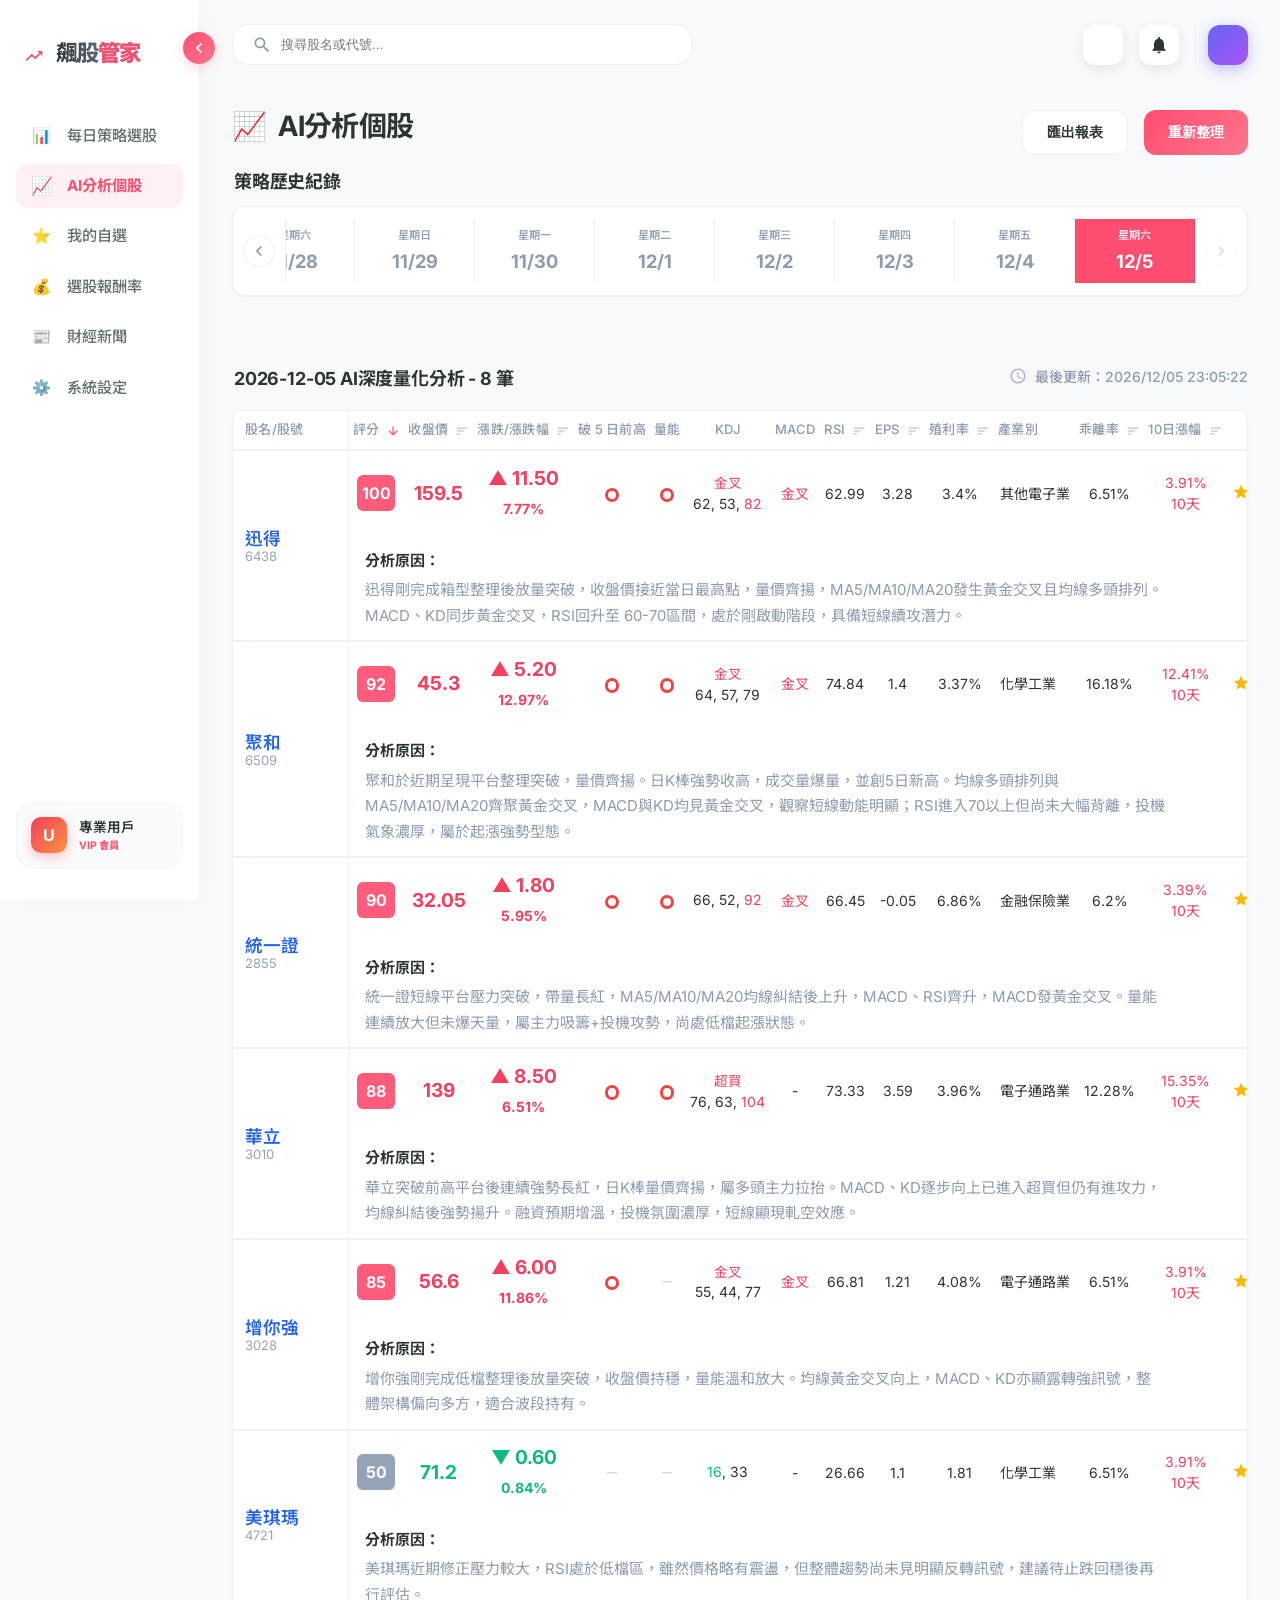
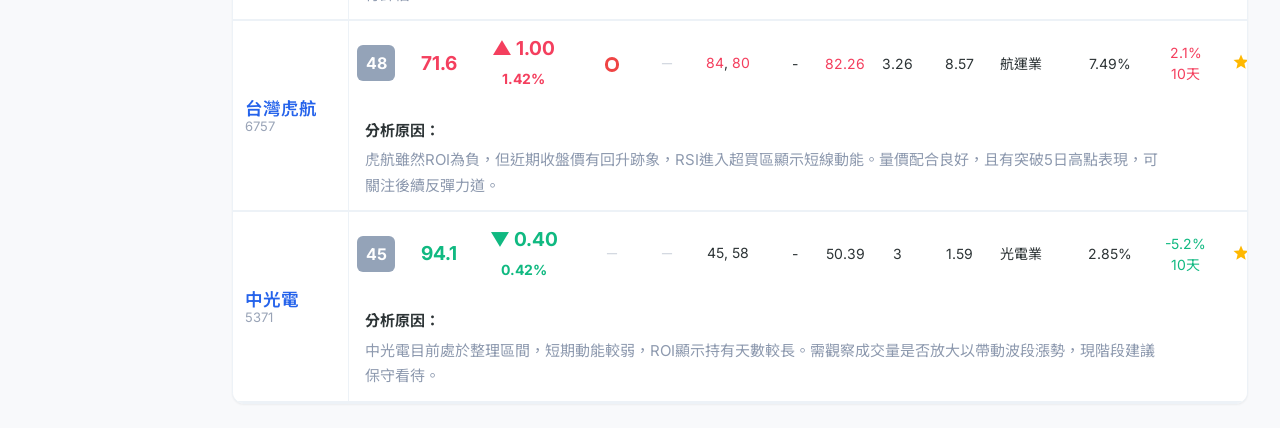
==== ai_analysis.html @ ca3a95ff "init commit" ====
<!doctype html>
<html lang="zh-TW">
  <head>
    <meta charset="UTF-8" />
    <meta name="viewport" content="width=device-width, initial-scale=1.0" />
    <title>飆股管家 - 專業策略選股系統</title>
    <link rel="preconnect" href="https://fonts.googleapis.com" />
    <link rel="preconnect" href="https://fonts.gstatic.com" crossorigin />
    <link
      href="https://fonts.googleapis.com/css2?family=Inter:wght@300;400;500;600;700&family=Noto+Sans+TC:wght@300;400;500;700&display=swap"
      rel="stylesheet"
    />
    <link href="https://fonts.googleapis.com/icon?family=Material+Icons" rel="stylesheet" />
    <link rel="stylesheet" href="https://cdn.jsdelivr.net/npm/swiper@11/swiper-bundle.min.css" />
    <link rel="stylesheet" href="style.css" />
  </head>
  <body class="">
    <!-- Full Screen Loader -->
  <div id="loading-overlay" class="loading-overlay">
    <div class="loader-content">
      <div class="loader-spinner"></div>
      <div class="loader-text">飆股<span>管家</span></div>
    </div>
  </div>

  <div class="app-container">
      <!-- Sidebar Placeholder -->
      <div id="sidebar-placeholder"></div>

      <!-- Main Content -->
      <main class="main-content">
        <!-- Dashboard Top Bar (Desktop) -->
        <div class="top-bar">
          <div class="search-container">
            <span class="material-icons search-icon">search</span>
            <input type="text" placeholder="搜尋股名或代號...">
          </div>
          <div class="top-actions">
            <button class="icon-btn" id="desktop-theme-toggle"><span class="material-icons">light_mode</span></button>
            <button class="icon-btn"><span class="material-icons">notifications</span></button>
            <div class="user-profile-small">
            <a href="login.html" class="avatar-small"><span class="material-icons">logout</span></a>
            </div>
          </div>
        </div>
        <header class="mobile-header">
          <div class="logo-container">
            <div class="logo-icon"><span class="material-icons">trending_up</span></div>
            <h2 class="logo-text">飆股<span>管家</span></h2>
          </div>
          <div class="top-actions">
            <button class="icon-btn" id="mobile-theme-toggle"><span class="material-icons">dark_mode</span></button>
            <button class="icon-btn"><span class="material-icons">notifications</span></button>
          </div>
        </header>

        <section class="content-header">
          <div class="title-area">
            <h2><span class="title-emoji">📈</span> AI分析個股</h2>
          </div>
          <div class="action-area">
            <button class="btn btn-secondary">匯出報表</button>
            <button class="btn btn-primary" id="refresh-btn">重新整理</button>
          </div>
        </section>

        <!-- Dashboard Stats -->

        
        <!-- Strategy History Slider (Calendar Style) -->
        <section class="history-section calendar-style">
          <div class="calendar-nav-title">策略歷史紀錄</div>
          <div class="calendar-controls-wrapper">
            <div class="nav-arrow swiper-button-prev"><span class="material-icons">chevron_left</span></div>
            <div class="calendar-container swiper">
              <div class="history-grid swiper-wrapper" id="history-tracker">
                <!-- Slides populated by JS -->
              </div>
            </div>
            <div class="nav-arrow swiper-button-next"><span class="material-icons">chevron_right</span></div>
          </div>
        </section>

        <!-- Main Data Table -->
        <div class="table-header-group">
          <h3 class="table-section-title"><span id="table-title-date">2026-03-17</span> AI深度量化分析 - <span id="table-stock-count">0</span> 筆</h3>
          <div class="last-update" id="last-update-time">最後更新：----/--/-- --:--:--</div>
        </div>
        <div class="table-container">

          <div class="scroll-wrapper">
            <table id="stock-table">
              <thead>
                <tr>
                  <th class="sticky-col-1">股名/股號</th>
                  <th class="sortable text-center" data-sort="score">評分 <span class="material-icons sort-icon">sort</span></th>
                  <th class="sortable text-center" data-sort="price">收盤價 <span class="material-icons sort-icon">sort</span></th>
                  <th class="sortable text-center" data-sort="change">漲跌/漲跌幅 <span class="material-icons sort-icon">sort</span></th>
                  <th class="text-center">破 5 日前高</th>
                  <th class="text-center">量能</th>
                  <th class="text-center">KDJ</th>
                  <th class="text-center">MACD</th>
                  <th class="sortable text-center" data-sort="rsi">RSI <span class="material-icons sort-icon">sort</span></th>
                  <th class="sortable text-center" data-sort="eps">EPS <span class="material-icons sort-icon">sort</span></th>
                  <th class="sortable text-center" data-sort="yield">殖利率 <span class="material-icons sort-icon">sort</span></th>
                  <th>產業別</th>
                  <th class="sortable text-center" data-sort="bias">乖離率 <span class="material-icons sort-icon">sort</span></th>
                  <th class="sortable text-center" data-sort="gain10">10日漲幅 <span class="material-icons sort-icon">sort</span></th>
                  <th class="text-center">優先級</th>
                  <th class="text-center">自選</th>
                </tr>
              </thead>
              <tbody id="stock-data-body">
                <!-- Data populated by JS -->
              </tbody>
            </table>
          </div>
        </div>
      </main>
    </div>
    <script src="https://cdn.jsdelivr.net/npm/swiper@11/swiper-bundle.min.js"></script>
    <script src="components/loader.js"></script>
    <script src="ai_script.js"></script>
  </body>
</html>
---- style.css ----
:root {
    /* Modern SaaS Inspired Light Mode - Warmer Tone */
    --bg-main: #f8f9fb; /* Light soft gray from image */
    --bg-card: #ffffff; 
    --bg-stat: #ffffff; 
    --text-main: #2d3436; /* Clean dark text */
    --text-muted: #8e9aaf; /* Soft slate muted text */
    --border: #edf2f7; 
    --table-border: #edf2f7;
    --primary: #ff4d6f; /* Signature Pinkish-Red from image */
    --primary-light: #fff0f3;
    --primary-hover: #e63958;
    --primary-gradient: linear-gradient(135deg, #ff4d6f 0%, #ff758c 100%);
    --up-color: #f43f5e; /* Data red - kept independent */
    --down-color: #10b981; /* Data green - kept independent */
    --neutral: #636e72;
    --table-header-bg: #ffffff;
    --sticky-bg: #ffffff;
    --primary-shadow: rgba(255, 77, 111, 0.2);
    --stock-name: #2563eb;
    
    /* Sidebar Light Theme - Clean White */
    --sidebar-bg: #ffffff;
    --sidebar-border: #f1f3f5;
    --sidebar-text: #636e72;
    --sidebar-text-hover: #ff4d6f;
    --sidebar-user-bg: #fafbfc;
    --sidebar-shadow: 4px 0 20px rgba(0, 0, 0, 0.02);
    
    /* Modern Soft Elevations */
    --shadow-sm: 0 1px 2px 0 rgb(0 0 0 / 0.05);
    --shadow-md: 0 4px 6px -1px rgb(0 0 0 / 0.1), 0 2px 4px -2px rgb(0 0 0 / 0.1);
    --shadow-lg: 0 10px 15px -3px rgb(0 0 0 / 0.1), 0 4px 6px -4px rgb(0 0 0 / 0.1);
    
    --card-shadow: var(--shadow-sm);
    --table-hover: #f1f5f9;
    --table-stripe: #f8fafc;
    --sidebar-width: 200px;
    --sticky-bg: var(--bg-card);
}

/* Loading Overlay */
.loading-overlay {
    position: fixed;
    top: 0;
    left: 0;
    width: 100%;
    height: 100%;
    background: var(--bg-main);
    display: flex;
    justify-content: center;
    align-items: center;
    z-index: 10000;
    transition: opacity 0.5s ease, visibility 0.5s ease;
}

.loading-overlay.fade-out {
    opacity: 0;
    visibility: hidden;
}

.loader-content {
    display: flex;
    flex-direction: column;
    align-items: center;
    gap: 1.5rem;
}

.loader-spinner {
    width: 48px;
    height: 48px;
    border: 4px solid var(--primary-light);
    border-top: 4px solid var(--primary);
    border-radius: 50%;
    animation: spin 1s linear infinite;
}

.loader-text {
    font-size: 1.5rem;
    font-weight: 800;
    color: var(--text-main);
    letter-spacing: 0.1em;
}

.loader-text span {
    color: var(--primary);
}

@keyframes spin {
    0% { transform: rotate(0deg); }
    100% { transform: rotate(360deg); }
}

body.dark-theme {
    /* Dark Premium Warm Red Theme */
    --bg-main: #0b0f19; /* Deep space black Blue-ish Tint */
    --bg-card: #151b2c; /* Deep slate card */
    --bg-stat: #151b2c;
    --text-main: #f8fafc;
    --text-muted: #94a3b8;
    --border: rgba(255, 255, 255, 0.08); /* Minimalist border */
    --table-border: rgba(255, 255, 255, 0.08);
    --card-shadow: 0 10px 30px -3px rgba(0, 0, 0, 0.5);
    --primary-light: rgba(255, 77, 111, 0.1);
    --table-header-bg: #1e2538;
    --table-hover: rgba(255, 255, 255, 0.04);
    --table-stripe: rgba(255, 255, 255, 0.02);
    --sticky-bg: #151b2c;
    --bg-dark: #080b14;
    --primary-shadow: rgba(255, 77, 111, 0.3);
    --up-color: #ff2e52;
    --stock-name: #ffb032;

    /* Sidebar Dark Theme */
    --sidebar-bg: rgba(15, 23, 42, 0.9);
    --sidebar-border: rgba(255, 255, 255, 0.1);
    --sidebar-text: rgba(255, 255, 255, 0.6);
    --sidebar-text-hover: #ffffff;
    --sidebar-user-bg: rgba(255, 255, 255, 0.05);
    --sidebar-shadow: 10px 0 30px rgba(0, 0, 0, 0.3);
}

body.dark-theme .icon-btn {
    background: #1e2538 !important;
    box-shadow: 0 4px 12px rgba(0, 0, 0, 0.5);
    color: var(--text-muted);
}

body.dark-theme .icon-btn:hover {
    background: var(--primary-light) !important;
    color: var(--primary);
}

* {
    margin: 0;
    padding: 0;
    box-sizing: border-box;
}

body {
    font-family: 'Inter', 'Noto Sans TC', sans-serif;
    background-color: var(--bg-main);
    color: var(--text-main);
    overflow-x: hidden;
    line-height: 1.5;
    transition: background-color 0.3s ease, color 0.3s ease;
}

.app-container {
    display: flex;
    min-height: 100vh;
}

/* Sidebar Styling - Red Warm Theme */
.sidebar {
    width: var(--sidebar-width);
    background: var(--sidebar-bg);
    backdrop-filter: blur(20px);
    border-right: 1px solid var(--sidebar-border);
    display: flex;
    flex-direction: column;
    padding: 2rem 1rem;
    position: fixed;
    height: 100vh;
    z-index: 1000;
    box-shadow: var(--sidebar-shadow);
    transition: width 0.3s cubic-bezier(0.4, 0, 0.2, 1);
}

.sidebar-toggle {
    position: absolute;
    top: 2rem;
    right: -16px;
    width: 32px;
    height: 32px;
    background: var(--primary-gradient);
    border: none;
    border-radius: 50%;
    color: white;
    display: flex;
    align-items: center;
    justify-content: center;
    cursor: pointer;
    box-shadow: 0 4px 12px var(--primary-shadow);
    z-index: 1001;
    transition: transform 0.3s ease, background 0.2s;
}

.sidebar-toggle span {
    font-size: 20px;
}

/* Sidebar Collapsed State Logic */
.sidebar-collapsed .sidebar {
    width: 70px;
}

.sidebar-collapsed .sidebar-toggle {
    transform: rotate(180deg);
    right: -16px;
}

.sidebar-collapsed .logo-text,
.sidebar-collapsed .user-info,
.sidebar-collapsed .nav-item span:not(.icon) {
    display: none;
}

.sidebar-collapsed .nav-item {
    justify-content: center;
    padding: 0;
    width: 44px;
    margin: 0 auto;
}

.sidebar-collapsed .nav-item:hover {
    transform: none;
}

.sidebar-collapsed .main-content {
    margin-left: 70px;
}

.logo-container {
    display: flex;
    align-items: center;
    gap: 0.75rem;
    margin-bottom: 2.5rem;
    padding-left: 0.5rem;
}

.logo-icon {
    font-size: 1.75rem;
    color: var(--primary);
    filter: none;
}

.logo-text {
    font-size: 1.4rem;
    font-weight: 800;
    letter-spacing: -0.05em;
    color: var(--text-main);
    white-space: nowrap;
}

body.dark-theme .logo-text {
    background: linear-gradient(to right, #ffffff, #94a3b8);
    -webkit-background-clip: text;
    background-clip: text;
    -webkit-text-fill-color: transparent;
}

body:not(.dark-theme) .logo-text {
    background: linear-gradient(to right, var(--text-main), var(--text-muted));
    -webkit-background-clip: text;
    background-clip: text;
    -webkit-text-fill-color: transparent;
}

.logo-text span {
    color: var(--primary);
    -webkit-text-fill-color: var(--primary);
}

.nav-menu {
    flex: 1;
    display: flex;
    flex-direction: column;
    gap: 0.4rem;
}

.nav-item {
    display: flex;
    align-items: center;
    gap: 1rem;
    padding: 0 1rem;
    height: 44px;
    box-sizing: border-box;
    text-decoration: none;
    color: var(--sidebar-text);
    border-radius: 0.75rem;
    transition: all 0.3s cubic-bezier(0.4, 0, 0.2, 1);
    font-size: 0.95rem;
    font-weight: 500;
    white-space: nowrap;
}

.nav-item:hover {
    background-color: var(--sidebar-user-bg);
    color: var(--sidebar-text-hover);
    transform: translateX(4px);
}

.nav-item.active {
    background: var(--primary-light);
    color: var(--primary);
    box-shadow: none;
    font-weight: 700;
}

.nav-item.active .icon {
    transform: scale(1.15);
}

.sidebar-collapsed .nav-item .icon {
    font-size: 1.25rem;
    margin: 0;
    display: flex;
    align-items: center;
    justify-content: center;
}

.user-profile {
    margin-top: auto;
    padding: 0.85rem;
    background: var(--sidebar-user-bg);
    border-radius: 1rem;
    display: flex;
    align-items: center;
    gap: 0.75rem;
    border: 1px solid var(--sidebar-border);
}

.sidebar-collapsed .user-profile {
    padding: 0;
    background: transparent;
    border: none;
    justify-content: center;
}

.avatar {
    width: 2.25rem;
    height: 2.25rem;
    background: linear-gradient(135deg, #f43f5e, #fb923c);
    border-radius: 10px;
    display: flex;
    align-items: center;
    justify-content: center;
    font-weight: 700;
    color: #fff;
    box-shadow: 0 4px 12px rgba(244, 63, 94, 0.3);
    flex-shrink: 0;
}

.sidebar-collapsed .avatar {
    width: 40px;
    height: 40px;
    margin: 0 auto;
}

.user-info .user-name {
    font-weight: 600;
    font-size: 0.85rem;
    color: var(--text-main);
    white-space: nowrap;
}

.user-info .user-status {
    font-size: 0.65rem;
    color: var(--primary);
    font-weight: 700;
    text-transform: uppercase;
    white-space: nowrap;
}

/* Main Content Area */
.main-content {
    margin-left: var(--sidebar-width);
    padding: 1.5rem 2rem;
    flex: 1;
    min-width: 0; /* Important for flex-shrink on child overflow */
    width: auto;
    transition: all 0.3s ease;
    overflow-x: hidden; /* Prevent horizontal scroll on the whole content block */
}

/* Top Bar */
.top-bar {
    display: flex;
    align-items: center;
    justify-content: space-between;
    margin-bottom: 2.5rem;
    gap: 2rem;
}

.search-container {
    position: relative;
    flex: 1;
    max-width: 460px;
}

.material-icons {
    vertical-align: middle;
    font-size: 1.25rem;
}

.search-icon {
    position: absolute;
    left: 1.25rem;
    top: 50%;
    transform: translateY(-50%);
    color: var(--text-muted);
}

.search-container input {
    width: 100%;
    background-color: var(--bg-card);
    border: 1px solid var(--border);
    padding: 0.75rem 1rem 0.75rem 3rem;
    border-radius: 1rem;
    color: var(--text-main);
    outline: none;
    transition: all 0.3s;
}

.search-container input:focus {
    border-color: var(--primary);
    box-shadow: 0 0 0 4px var(--primary-shadow);
    background-color: var(--bg-card);
}

/* Consolidate table header background logic later in the file */

.top-actions {
    display: flex;
    align-items: center;
    gap: 1.25rem;
}

.icon-btn {
    width: 2.5rem;
    height: 2.5rem;
    border-radius: 0.75rem;
    border: none !important;
    background: #ffffff;
    color: var(--text-main);
    display: flex;
    align-items: center;
    justify-content: center;
    cursor: pointer;
    transition: all 0.2s;
    box-shadow: 0 4px 12px rgba(0, 0, 0, 0.08);
}

.icon-btn:hover {
    color: var(--primary);
    background: var(--primary-light);
}

.user-profile-small {
    padding-left: 0.75rem;
    border-left: 1px solid var(--border);
}

.avatar-small {
    width: 2.5rem;
    height: 2.5rem;
    background: linear-gradient(135deg, #6366f1, #a855f7); /* Indigo to Purple */
    border-radius: 12px;
    box-shadow: 0 4px 14px rgba(99, 102, 241, 0.4);
    display: flex;
    align-items: center;
    justify-content: center;
    font-weight: 700;
    color: white;
    cursor: pointer;
    text-decoration: none;
}

.market-status {
    display: flex;
    gap: 2.5rem;
}

.index-item {
    display: flex;
    flex-direction: column;
}

.index-item .label {
    font-size: 0.7rem;
    color: var(--text-muted);
    text-transform: uppercase;
    letter-spacing: 0.1em;
    font-weight: 600;
    margin-bottom: 0.25rem;
}

.index-item .value {
    font-weight: 700;
    font-size: 1rem;
}

.top-actions {
    display: flex;
    gap: 1rem;
}

/* Redundant definitions removed to prevent layout conflicts */

/* Content Header */
.content-header {
    display: flex;
    justify-content: space-between;
    align-items: flex-end;
    margin-bottom: 1rem;
}

.title-area h2 {
    font-size: 1.75rem;
    font-weight: 700;
    color: var(--text-main);
    letter-spacing: -0.025em;
    margin-bottom: 0.5rem;
    display: flex;
    align-items: center;
    gap: 0.75rem;
}

.subtitle {
    color: var(--text-muted);
    font-size: 0.95rem;
}

.action-area {
    display: flex;
    gap: 1rem;
}

.btn {
    padding: 0.75rem 1.5rem;
    border-radius: 0.75rem;
    font-weight: 600;
    cursor: pointer;
    transition: all 0.3s;
    border: none;
    font-size: 0.9rem;
}

.btn-primary {
    background: var(--primary-gradient);
    color: white;
    border: none;
    box-shadow: var(--shadow-2);
}

.btn-primary:hover {
    background: var(--primary-hover);
    transform: translateY(-2px);
    box-shadow: var(--shadow-3);
}

.btn-secondary {
    background: var(--bg-card);
    color: var(--text-main);
    border: 1px solid var(--border);
    box-shadow: var(--shadow-1);
}

.btn-secondary:hover {
    background: var(--bg-dark);
    transform: translateY(-1px);
    box-shadow: var(--shadow-2);
}

/* Stats Grid */
.stats-grid {
    display: grid;
    grid-template-columns: repeat(auto-fit, minmax(260px, 1fr));
    gap: 1.25rem;
    margin-bottom: 2.5rem;
}

.stat-card {
    background: var(--bg-stat);
    padding: 1.5rem;
    border-radius: 1.25rem;
    border: 1px solid var(--border);
    box-shadow: var(--shadow-1);
    transition: all 0.3s cubic-bezier(0.4, 0, 0.2, 1);
}

.stat-card:hover {
    transform: translateY(-5px);
    box-shadow: var(--shadow-3);
    border-color: var(--primary);
}

.stat-label {
    font-size: 0.85rem;
    font-weight: 600;
    color: var(--text-muted);
    margin-bottom: 0.75rem;
}

.stat-value {
    font-size: 1.75rem;
    font-weight: 800;
    margin-bottom: 0.5rem;
    color: var(--text-main);
}

.stat-desc {
    font-size: 0.85rem;
    font-weight: 500;
}

.confidence-bar {
    width: 100%;
    height: 8px;
    background: rgba(255, 255, 255, 0.08);
    border-radius: 4px;
    margin-top: 1.25rem;
    overflow: hidden;
}

.confidence-bar .fill {
    height: 100%;
    background: var(--primary-gradient);
    border-radius: 4px;
    box-shadow: 0 0 10px var(--primary-shadow);
}

/* Strategy History Section */
.history-section.calendar-style {
    margin-bottom: 2.5rem;
}

.calendar-nav-title,
.table-section-title {
    text-align: left;
    font-size: 1.125rem;
    margin-bottom: 0.85rem;
    line-height: 1.2;
    letter-spacing: -0.01em;
    color: var(--text-main);
    font-weight: 700;
    padding-left: 0.125rem;
}

.table-section-title {
    margin-top: 2rem;
}

.calendar-controls-wrapper {
    display: flex;
    align-items: center;
    position: relative;
    padding: 0.75rem 10px;
    gap: 10px;
    background-color: var(--bg-card);
    border-radius: 0.75rem;
    border: 1px solid var(--border);
    box-shadow: var(--shadow-sm);
    max-width: 100%;
}

.calendar-container {
    flex: 1;
    overflow: hidden;
    position: relative;
    margin: 0 auto;
}

.nav-arrow::after {
    display: none; /* Hide default Swiper icons */
}

.nav-arrow {
    background: var(--bg-card);
    border: 1px solid var(--border);
    color: var(--text-muted);
    cursor: pointer;
    flex-shrink: 0;
    width: 32px;
    height: 32px;
    border-radius: 50%;
    display: flex;
    align-items: center;
    justify-content: center;
    transition: all 0.2s;
    z-index: 10;
}

.nav-arrow.swiper-button-prev,
.nav-arrow.swiper-button-next {
    position: static;
    margin-top: 0;
}

.nav-arrow.swiper-button-prev { order: 1; }
.calendar-container { order: 2; }
.nav-arrow.swiper-button-next { order: 3; }
.nav-arrow.swiper-button-disabled {
    opacity: 0.3;
    pointer-events: none;
}

.history-grid {
    display: flex;
    width: 100%;
}

.history-grid::-webkit-scrollbar { display: none; }

.history-day {
    flex: 0 0 auto;
    width: 100%;
    height: 64px;
    display: flex;
    flex-direction: column;
    align-items: center;
    justify-content: center;
    border: none;
    border-right: 1px solid var(--border); /* Only separator line */
    margin-left: 0;
    color: var(--text-muted);
    cursor: pointer;
    transition: all 0.2s;
    user-select: none;
    background: transparent; /* Inherit from container */
}

.calendar-container {
    flex: 1;
    overflow: hidden;
    position: relative;
    margin: 0 auto;
    border-left: 1px solid var(--border); /* Start line for the first item */
}

.history-day:first-child {
    margin-left: 0;
}

.swiper-slide {
    width: 120px !important;
}

.day-name {
    font-size: 0.7rem;
    margin-bottom: 4px;
    font-weight: 500;
}

.day-date {
    font-size: 1.15rem;
    font-weight: 700;
}

.history-day.active {
    background: var(--primary) !important; 
    color: #fff !important;
    border-right-color: rgba(0,0,0,0.1);
}

.history-day:not(.active):hover {
    background: var(--table-hover);
}

/* Table Section */
.table-container {
    background-color: var(--bg-card);
    border-radius: 0.75rem;
    border: 1px solid var(--border);
    overflow: hidden;
    box-shadow: var(--shadow-sm);
    width: 100%;
}

.table-header-tools {
    padding: 1rem 1.5rem; /* More compact header tools */
    background: var(--bg-card);
    border-bottom: 1px solid var(--border);
    display: flex;
    justify-content: space-between;
    align-items: center;
}

.filters {
    display: flex;
    gap: 1rem;
}

.filters select {
    background: var(--bg-dark);
    border: 1px solid var(--border);
    color: var(--text-main);
    padding: 0.5rem 1rem;
    border-radius: 0.5rem;
    font-size: 0.85rem;
    font-weight: 500;
    outline: none;
}

.scroll-wrapper {
    overflow-x: auto;
}

table {
    width: 100%;
    border-collapse: collapse;
    text-align: left;
    font-size: 0.85rem; 
}

thead th {
    padding: 0.6rem 0.25rem;
    color: var(--text-muted);
    font-weight: 500;
    font-size: 0.813rem;
    text-transform: uppercase;
    letter-spacing: 0.02em;
    border-bottom: 2px solid var(--border);
    white-space: nowrap;
    background-color: var(--table-header-bg) !important;
    position: sticky;
    top: 0;
    z-index: 20;
}

/* Ensure sticky columns have higher z-index and solid background to handle horizontal scrolling */
thead th.sticky-col-1 {
    z-index: 30 !important;
    background-color: var(--table-header-bg) !important;
}

thead th.sortable {
    cursor: pointer;
    user-select: none;
    transition: background-color 0.2s;
}

thead th.sortable:hover {
    background-color: var(--table-hover);
    color: var(--primary);
}

.sort-icon {
    font-size: 14px !important;
    vertical-align: middle;
    margin-left: 4px;
    opacity: 0.6;
}

th.sortable:hover .sort-icon,
th.sort-asc .sort-icon,
th.sort-desc .sort-icon {
    opacity: 1;
    color: var(--primary);
}

th.sort-asc .sort-icon::after {
    display: none; /* Just a marker */
}

tbody td {
    padding: 0.8rem 0.35rem;
    white-space: nowrap;
    font-size: 0.875rem;
    color: var(--text-main);
    border-bottom: 1px solid transparent; /* Hide default faint borders */
}

/* Removed default tr striping for group-based tables */
.stock-group tr {
    background-color: transparent !important;
}

/* Stock Group (tbody) Styling */
.stock-group {
    border-bottom: 2px solid var(--border) !important;
    transition: background-color 0.2s;
}

/* Hover Entire Group */
.stock-group:hover td,
.stock-group:hover td.sticky-col-1 {
    background-color: var(--table-hover) !important;
}

/* AI Analysis Reason Row - Default Light */
tbody tr.analysis-row td {
    background-color: #ffffff; /* White background for the analysis box */
    padding: 0.5rem 1rem !important;
    white-space: normal;
    border-top: 1px solid var(--table-border);
    border-bottom: none; /* Let the tbody group border handle this */
}

/* Dark Theme Overrides */
body.dark-theme tr.analysis-row td {
    background-color: rgba(255, 255, 255, 0.03);
}

/* Ensure sticky columns and analysis cells follow group hover with identical priority */
.stock-group:hover tr td,
.stock-group:hover td.sticky-col-1 {
    background-color: var(--table-hover) !important;
}

.analysis-text {
    font-size: 0.938rem;
    color: var(--text-muted);
    line-height: 1.7;
    display: flex;
    flex-direction: column; /* Force vertical stacking */
    padding: 0.25rem 0; /* Vertical spacing handled by TD padding */
    max-width: 100%;
}

@media (min-width: 600px) {
    .analysis-text {
        max-width: 800px;
    }
}

.analysis-text strong {
    color: var(--text-main);
    margin-bottom: 4px; /* Space between title and description */
    font-weight: 700;
}

/* Priority Stars */
.star-rating {
    color: #ffb800; /* Rich gold */
    display: flex;
    justify-content: center;
    gap: 1px;
}

.star-rating .material-icons {
    font-size: 1.1rem;
}

.star-rating .muted-star {
    color: var(--border);
}

.sticky-col-1 {
    position: sticky;
    z-index: 20;
    background-color: var(--bg-card);
    vertical-align: middle; /* Center content in rowspanned cells */
    transition: background-color 0.2s ease;
}

.sticky-col-1 {
    left: 0;
    width: 115px;
    min-width: 115px;
    max-width: 115px;
    text-align: left;
    padding-left: 0.75rem !important;
    padding-right: 0.5rem !important;
    border-right: 1px solid var(--table-border);
    box-sizing: border-box;
    z-index: 20;
    position: sticky;
}

.sticky-col-1::after {
    content: "";
    position: absolute;
    top: 0;
    right: -15px;
    width: 15px;
    height: 100%;
    background: linear-gradient(to right, rgba(0, 0, 0, 0.1) 0%, transparent 100%);
    pointer-events: none;
    opacity: 0;
    transition: opacity 0.3s ease;
}

.is-scrolled .sticky-col-1::after {
    opacity: 1;
}

/* Ensure sticky columns have solid background on striped rows and themes */
tbody td.sticky-col-1 {
    background-color: var(--sticky-bg);
}

/* Ensure AI analysis rows don't break sticky behavior */
tbody tr.analysis-row td.sticky-col-1 {
    background-color: var(--bg-card) !important;
}

body.dark-theme tr.analysis-row td.sticky-col-1 {
    background-color: var(--bg-card) !important;
}

tr.stock-row:hover td,
tr.stock-row:hover td.sticky-col-1 {
    background-color: var(--table-hover) !important;
}

.lg-text {
    font-size: 1.2rem;
    font-weight: 700;
}

.price-text {
    color: #333;
    font-weight: 700;
    font-size: 1.2rem;
}

body.dark-theme .price-text {
    color: #f8fafc;
}

tbody td small {
    font-size: 0.875rem;
}

.text-center {
    text-align: center;
}

.kdj-cell-wrapper {
    display: flex;
    flex-direction: column;
    align-items: center;
    gap: 2px;
}

.signal-tag {
    font-weight: 400;
    font-size: 0.85rem;
    display: block;
}

.kdj-values {
    line-height: 1.2;
}

/* Specific Element Styling */
.stock-id {
    display: block;
    font-size: 0.813rem;
    color: var(--text-muted);
    line-height: 1.1;
}

.stock-name {
    font-weight: 600;
    color: var(--stock-name);
    font-size: 1.1rem;
    text-decoration: none;
    line-height: 1.2;
    white-space: nowrap;
}

.stock-link {
    text-decoration: none;
    display: flex;
    flex-direction: column;
    gap: 0;
    transition: filter 0.2s;
}

.stock-link .stock-id {
    color: var(--text-muted);
    text-decoration: none;
    opacity: 0.9;
}

.stock-link:hover {
    filter: brightness(1.2);
}

.confidence-score {
    display: inline-flex;
    align-items: center;
    justify-content: center;
    width: 38px; /* Slightly wider to fit 3 digits comfortably */
    height: 36px;
    background-color: #94a3b8; /* Richer Slate Gray */
    color: #ffffff !important;
    font-size: 1rem; /* Smaller font for 100 */
    font-weight: 700;
    border-radius: 6px;
    font-family: 'Inter', sans-serif;
    line-height: 1;
    text-align: center;
}

.confidence-score.up {
    background-color: #ff5b7a !important; /* Richer Coral Red */
    color: #ffffff !important;
}

.confidence-score.down {
    background-color: var(--down-color) !important;
    color: #ffffff !important;
}

.unit-label {
    margin-left: 2px;
}

.badge {
    padding: 0.25rem 0.6rem;
    border-radius: 0.5rem;
    font-size: 0.75rem;
    font-weight: 700;
}

.up { 
    color: var(--up-color); 
}
.down { 
    color: var(--down-color); 
}
.neutral {
    color: #666;
}

.dividend-tag {
    font-size: 0.7rem;
    color: #f2994a; /* Orange for dividend info */
    font-weight: 600;
    margin-top: 2px;
}

.dividend-amount {
    color: #f2994a;
    font-size: 0.75rem;
    font-weight: 600;
}



.add-btn {
    background-color: var(--border);
    border: 1px solid var(--border);
    color: var(--text-main);
    width: 24px;
    height: 24px;
    border-radius: 4px;
    cursor: pointer;
    font-size: 1.1rem;
    display: flex;
    align-items: center;
    justify-content: center;
    transition: all 0.2s;
    margin: 0 auto;
    font-weight: 600;
}

/* Redundant light-theme block removed as variables handle it */

.add-btn:hover {
    background-color: #e3e6ef;
    border-color: #bbbfc9;
}

.add-btn.liked {
    color: #ff333a;
    background-color: rgba(255, 51, 58, 0.05);
    border-color: rgba(255, 51, 58, 0.2);
}

.add-btn.liked .material-icons {
    font-size: 1rem;
}

.delete-btn {
    color: var(--text-muted);
}

.delete-btn:hover {
    color: #ff333a;
    background-color: rgba(255, 51, 58, 0.05);
    border-color: rgba(255, 51, 58, 0.2);
}

.delete-btn .material-icons {
    font-size: 1.2rem;
}

.badge-red { 
    background: rgba(242, 54, 69, 0.1); 
    color: var(--up-color); 
    border: 1px solid rgba(242, 54, 69, 0.2); 
}

.badge-circle {
    display: inline-block;
    width: 0.8rem;
    height: 0.8rem;
    border-radius: 50%;
    border: 3px solid var(--up-color);
    background-color: transparent;
    vertical-align: middle;
}

/* Scrollbar Styling */
::-webkit-scrollbar {
    width: 8px;
    height: 8px;
}

::-webkit-scrollbar-track {
    background: var(--bg-dark);
}

::-webkit-scrollbar-thumb {
    background: rgba(255, 255, 255, 0.1);
    border-radius: 4px;
}

::-webkit-scrollbar-thumb:hover {
    background: rgba(255, 255, 255, 0.2);
}

/* Desktop/Mobile element visiblity */
.mobile-bottom-nav, .mobile-header {
    display: none;
}

/* Mobile Responsive Utility Refinement */
@media (max-width: 1400px) {
    .stats-grid {
        grid-template-columns: repeat(auto-fit, minmax(280px, 1fr));
    }
}

/* Ultra-Wide Screen Optimization */
@media (min-width: 1441px) {
    .main-content {
        padding: 2rem 3rem;
    }
    
    .stats-grid {
        grid-template-columns: repeat(4, 1fr); /* Force 4 columns for balanced look */
        max-width: 100%;
    }
    
    table {
        font-size: 0.875rem;
    }
    
    tbody td {
        padding: 0.9rem 0.75rem;
    }
    
    .sticky-col-1 {
        width: 115px;
        min-width: 115px;
        max-width: 115px;
    }
}

@media (max-width: 1440px) {
    .main-content {
        padding: 1.5rem 2rem;
    }
}

@media (max-width: 1024px) {
    .sidebar {
        width: 70px;
        padding: 2rem 0.5rem;
    }
    .logo-text, .user-info, .nav-item span:not(.icon) {
        display: none;
    }
    .nav-item {
        justify-content: center;
        padding: 0.8rem;
    }
    .main-content {
        margin-left: 70px;
        padding: 1.5rem 2rem;
    }
}

@media (max-width: 900px) {
    .main-content {
        padding: 1.5rem 2rem;
    }
    .stats-grid {
        grid-template-columns: repeat(auto-fit, minmax(240px, 1fr));
        gap: 1rem;
    }
    .top-bar {
        flex-direction: column;
        align-items: flex-start;
        gap: 1.5rem;
    }
    .market-status {
        width: 100%;
        justify-content: space-between;
    }
}

/* Phone Styles */
@media (max-width: 600px) {
    .sidebar {
        display: none;
    }
    
    .mobile-header {
        display: flex;
        justify-content: space-between;
        align-items: center;
        padding: 1rem 1.25rem;
        background: var(--bg-card);
        backdrop-filter: blur(10px);
        position: sticky;
        top: 0;
        z-index: 100;
        border-bottom: 1px solid var(--border);
    }

    .top-bar {
        display: none;
    }

    .main-content {
        margin-left: 0;
        padding: 1.5rem 2rem;
        padding-bottom: 90px;
        width: 100%;
        overflow-x: hidden;
    }

    .stats-grid {
        grid-template-columns: 1fr;
        gap: 1rem;
    }

    .history-section.calendar-style {
        margin-bottom: 1.5rem;
    }

    .table-header-tools {
        padding: 1rem;
    }

    .filters {
        flex-wrap: wrap;
    }

    .filters select {
        flex: 1;
        min-width: 120px;
    }
}

/* Extra optimization for very narrow screens */
@media (max-width: 380px) {
    .stats-grid {
        grid-template-columns: 1fr;
    }
}

/* Login Page Styles */
.login-page {
    background-color: var(--bg-main);
    display: flex;
    justify-content: center;
    align-items: center;
    min-height: 100vh;
    padding: 2rem;
    margin: 0;
}

.login-container {
    width: 100%;
    max-width: 440px;
    display: flex;
    flex-direction: column;
    align-items: center;
    animation: fadeIn 0.8s ease;
}

.login-card {
    background: var(--bg-card);
    border-radius: 1.5rem;
    padding: 3rem 2.5rem;
    width: 100%;
    box-shadow: 0 10px 40px rgba(0, 0, 0, 0.05);
    border: 1px solid var(--border);
    margin-bottom: 2rem;
    display: flex;
    flex-direction: column;
    align-items: center;
}

.login-logo {
    display: flex;
    align-items: center;
    gap: 0.75rem;
    margin-bottom: 2.5rem;
}

.login-logo .logo-icon {
    font-size: 2rem;
    color: var(--primary);
    filter: drop-shadow(0 0 12px var(--primary-shadow));
}

.login-logo .logo-text {
    font-size: 1.75rem;
    font-weight: 800;
    color: var(--text-main);
    margin: 0;
    letter-spacing: -0.02em;
}

.login-logo .logo-text span {
    color: var(--primary);
}

.login-header {
    text-align: center;
    margin-bottom: 2.5rem;
}

.login-header h2 {
    font-size: 1.5rem;
    font-weight: 700;
    color: var(--text-main);
    margin-bottom: 0.5rem;
}

.login-header p {
    color: var(--text-muted);
    font-size: 0.95rem;
}

.login-actions {
    width: 100%;
    display: flex;
    flex-direction: column;
    gap: 1.25rem;
}

.google-sso-btn {
    display: flex;
    align-items: center;
    justify-content: center;
    gap: 1rem;
    width: 100%;
    padding: 0.875rem;
    background: #ffffff;
    border: 1px solid #e0e0e0;
    border-radius: 0.75rem;
    font-size: 0.95rem;
    font-weight: 600;
    color: #3c4043;
    cursor: pointer;
    transition: all 0.2s ease;
    box-shadow: 0 1px 2px rgba(0,0,0,0.05);
}

.google-sso-btn:hover {
    background: #f8f9fa;
    border-color: #d2d2d2;
    box-shadow: 0 2px 4px rgba(0,0,0,0.05);
}

.google-sso-btn img {
    width: 20px;
    height: 20px;
}

.divider {
    display: flex;
    align-items: center;
    margin: 2rem 0;
    width: 100%;
}

.divider::before, .divider::after {
    content: "";
    flex: 1;
    height: 1.5px;
    background: #e0e0e0;
}

body.dark-theme .divider::before, 
body.dark-theme .divider::after {
    background: rgba(255, 255, 255, 0.15);
}

.divider span {
    padding: 0 1rem;
    font-size: 0.85rem;
    color: var(--text-muted);
}

.form-group {
    display: flex;
    flex-direction: column;
    gap: 0.5rem;
}

.form-group label {
    font-size: 0.875rem;
    font-weight: 600;
    color: var(--text-main);
}

.form-group input {
    width: 100%;
    padding: 0.875rem 1rem;
    border: 1.5px solid var(--border);
    border-radius: 0.75rem;
    background: var(--bg-main);
    font-size: 0.95rem;
    outline: none;
    transition: all 0.2s ease;
}

.form-group input:focus {
    border-color: var(--primary);
    background: #ffffff;
    box-shadow: 0 0 0 4px var(--primary-light);
}

.login-submit-btn {
    width: 100%;
    padding: 1rem !important;
    border-radius: 0.75rem !important;
    font-size: 1rem !important;
    font-weight: 700 !important;
    margin-top: 0.5rem;
    background: var(--primary-gradient) !important;
    border: none !important;
    color: white !important;
    transition: all 0.2s ease !important;
    box-shadow: 0 4px 15px var(--primary-shadow) !important;
}

.login-submit-btn:hover {
    filter: brightness(1.05);
    transform: translateY(-2px);
    box-shadow: 0 6px 20px var(--primary-shadow) !important;
}

.login-submit-btn:active {
    transform: translateY(0) scale(0.98);
}

.login-footer {
    margin-top: 2rem;
    width: 100%;
    display: flex;
    flex-direction: column;
    align-items: center;
    gap: 1rem;
}

.login-footer a {
    color: var(--primary);
    text-decoration: none;
    font-weight: 600;
    font-size: 0.9rem;
}

.login-footer span {
    font-size: 0.875rem;
    color: var(--text-muted);
}

.login-copyright {
    font-size: 0.8rem;
    color: var(--text-muted);
    text-align: center;
}

@keyframes fadeIn {
    from { opacity: 0; transform: translateY(10px); }
    to { opacity: 1; transform: translateY(0); }
}

/* Dark Mode Overrides for Login */
body.dark-theme.login-page {
    background-color: var(--bg-main);
}

body.dark-theme .login-card {
    background: var(--bg-card);
    border-color: var(--border);
}

body.dark-theme .google-sso-btn {
    background: #232d43;
    border-color: rgba(255,255,255,0.1);
    color: #ffffff;
}

body.dark-theme .google-sso-btn:hover {
    background: #2a354d;
}

body.dark-theme .form-group input {
    background: rgba(255,255,255,0.03);
    border-color: rgba(255,255,255,0.08);
    color: white;
}

/* Table Header Group Styles (for Last Update alignment) */
.table-header-group {
    display: flex;
    justify-content: space-between;
    align-items: baseline;
    margin-bottom: 1.25rem;
    flex-wrap: wrap;
    gap: 1rem;
}

.table-header-group .table-section-title {
    margin-bottom: 0;
}

.last-update {
    font-size: 0.875rem;
    color: var(--text-muted);
    font-weight: 500;
    display: flex;
    align-items: center;
    gap: 0.5rem;
}

.last-update::before {
    content: "schedule";
    font-family: 'Material Icons';
    font-size: 1.1rem;
    vertical-align: middle;
    opacity: 0.7;
}

body.dark-theme .last-update {
    color: rgba(255, 255, 255, 0.4);
}

/* Performance Page Specific Styles */
.summary-performance-table {
    width: 100%;
    border-collapse: collapse;
    margin-bottom: 2rem;
    background: var(--bg-card);
    border-radius: 0.75rem;
    overflow: hidden;
    border: 1.5px solid var(--border);
}

.summary-performance-table th {
    background: var(--bg-main);
    padding: 0.75rem 1.25rem;
    text-align: left;
    font-size: 0.9rem;
    font-weight: 600;
    color: var(--text-muted);
    border-right: 1.5px solid var(--border);
    border-bottom: 1.5px solid var(--border);
}

.summary-performance-table td {
    padding: 1rem 1.25rem;
    font-size: 1.1rem;
    font-weight: 700;
    color: var(--text-main);
    border-right: 1.5px solid var(--border);
}

.summary-performance-table th:last-child, 
.summary-performance-table td:last-child {
    border-right: none;
}

body.dark-theme .summary-performance-table th {
    background: rgba(255, 255, 255, 0.05);
}

.summary-performance-table td.up {
    color: var(--up-color);
}

.summary-performance-table td.down {
    color: var(--down-color);
}

/* Status Icons */
.status-icon {
    font-family: 'Material Icons';
    font-size: 18px;
    vertical-align: middle;
}

.success-icon {
    color: #ef4444; /* Standard Red for Circle in screenshots */
}

.muted-icon {
    color: var(--text-muted);
    opacity: 0.5;
}

.font-bold {
    font-weight: 700;
}

/* Red Solid Circle for Status Indicators */
.status-circle-red {
    display: inline-block;
    width: 0.9rem;
    height: 0.9rem;
    border-radius: 50%;
    border: 3px solid #ef4444; /* Standard Red */
    background-color: transparent;
    vertical-align: middle;
}
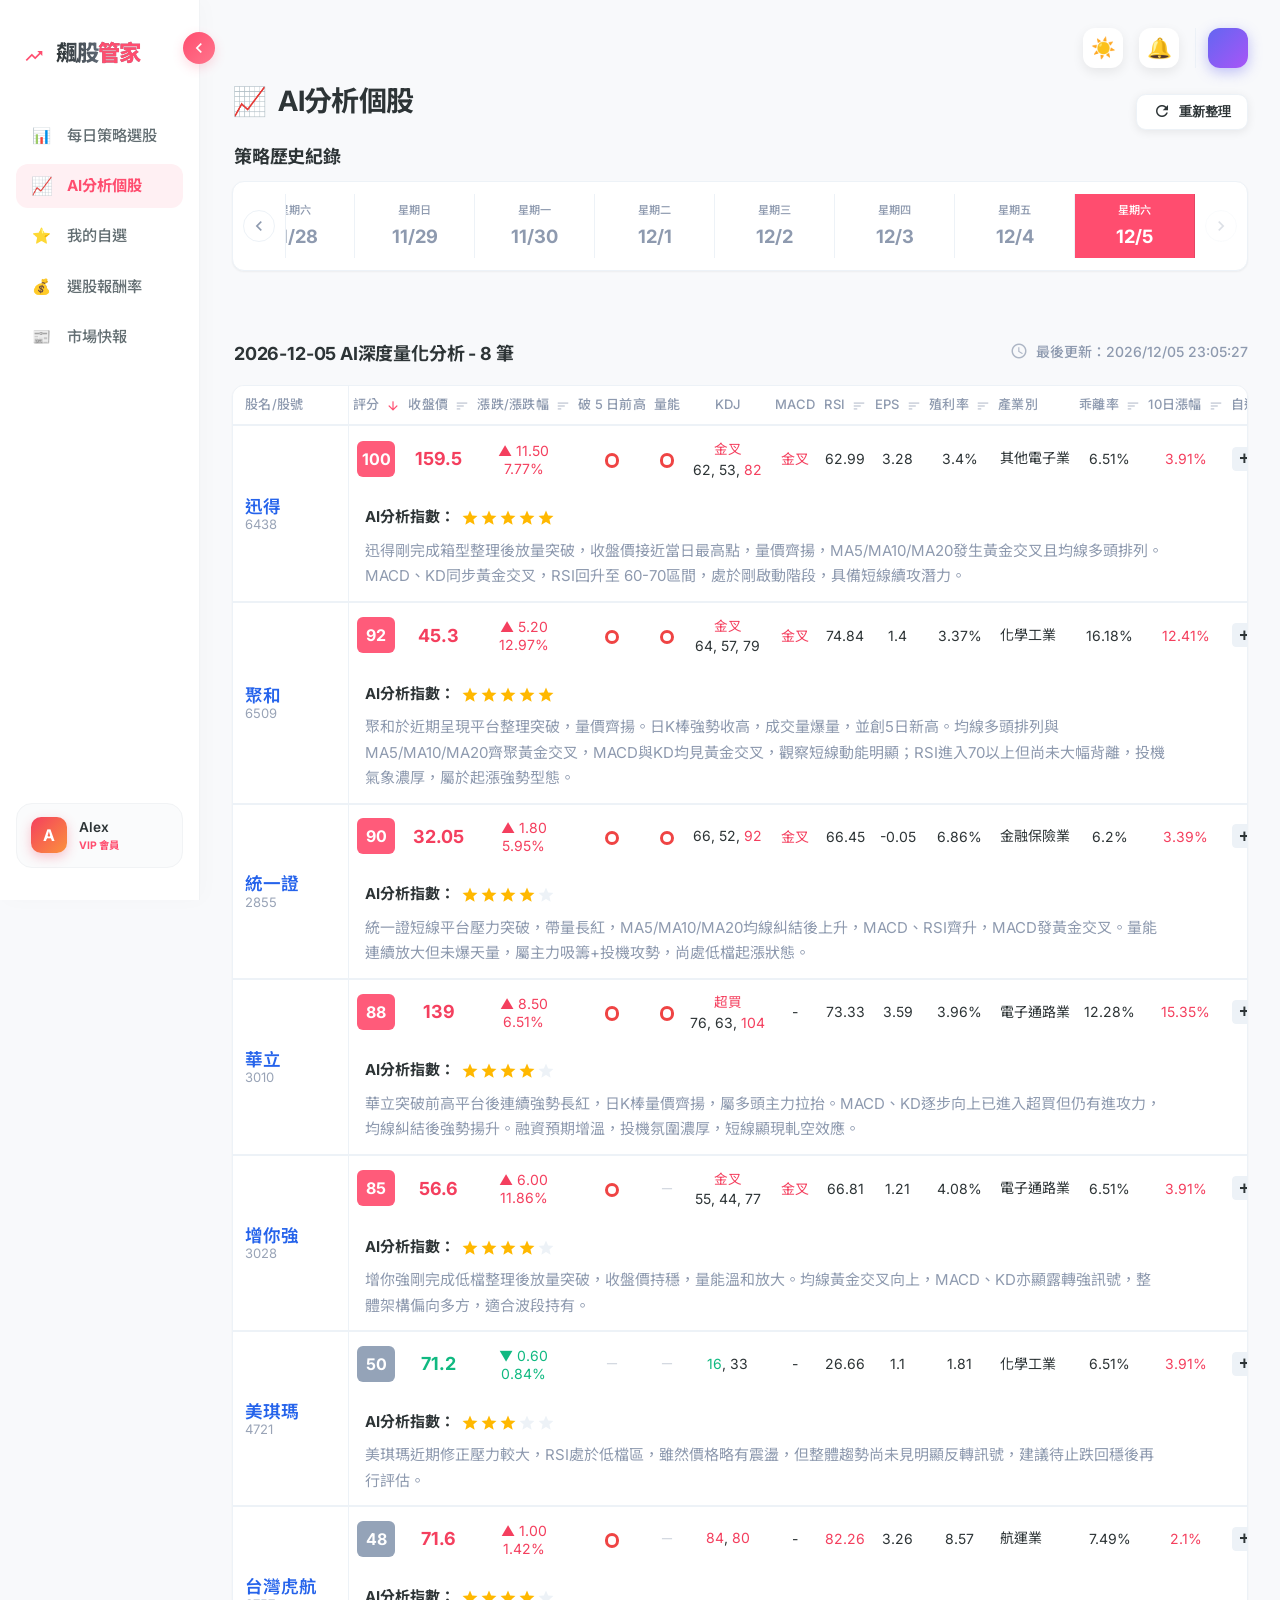
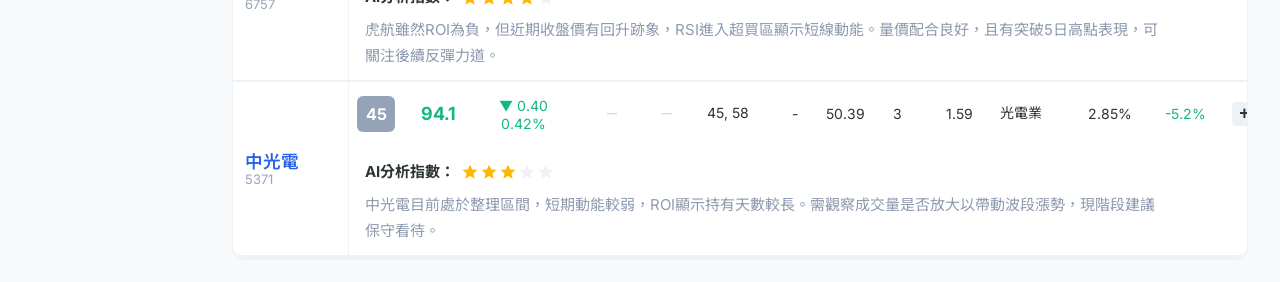
==== commit 1295b4fc: "頁面完成" ====
--- a/ai_analysis.html
+++ b/ai_analysis.html
@@ -12,7 +12,7 @@
     />
     <link href="https://fonts.googleapis.com/icon?family=Material+Icons" rel="stylesheet" />
     <link rel="stylesheet" href="https://cdn.jsdelivr.net/npm/swiper@11/swiper-bundle.min.css" />
-    <link rel="stylesheet" href="style.css" />
+    <link rel="stylesheet" href="css/style.css" />
   </head>
   <body class="">
     <!-- Full Screen Loader -->
@@ -31,13 +31,10 @@
       <main class="main-content">
         <!-- Dashboard Top Bar (Desktop) -->
         <div class="top-bar">
-          <div class="search-container">
-            <span class="material-icons search-icon">search</span>
-            <input type="text" placeholder="搜尋股名或代號...">
-          </div>
+
           <div class="top-actions">
-            <button class="icon-btn" id="desktop-theme-toggle"><span class="material-icons">light_mode</span></button>
-            <button class="icon-btn"><span class="material-icons">notifications</span></button>
+            <button class="icon-btn" id="desktop-theme-toggle">☀️</button>
+            <button class="icon-btn">🔔</button>
             <div class="user-profile-small">
             <a href="login.html" class="avatar-small"><span class="material-icons">logout</span></a>
             </div>
@@ -49,8 +46,8 @@
             <h2 class="logo-text">飆股<span>管家</span></h2>
           </div>
           <div class="top-actions">
-            <button class="icon-btn" id="mobile-theme-toggle"><span class="material-icons">dark_mode</span></button>
-            <button class="icon-btn"><span class="material-icons">notifications</span></button>
+            <button class="icon-btn" id="mobile-theme-toggle">🌙</button>
+            <button class="icon-btn">🔔</button>
           </div>
         </header>
 
@@ -59,8 +56,10 @@
             <h2><span class="title-emoji">📈</span> AI分析個股</h2>
           </div>
           <div class="action-area">
-            <button class="btn btn-secondary">匯出報表</button>
-            <button class="btn btn-primary" id="refresh-btn">重新整理</button>
+
+            <button class="btn btn-secondary btn-sm" id="refresh-btn">
+              <span class="material-icons">refresh</span> 重新整理
+            </button>
           </div>
         </section>
 
@@ -106,7 +105,6 @@
                   <th>產業別</th>
                   <th class="sortable text-center" data-sort="bias">乖離率 <span class="material-icons sort-icon">sort</span></th>
                   <th class="sortable text-center" data-sort="gain10">10日漲幅 <span class="material-icons sort-icon">sort</span></th>
-                  <th class="text-center">優先級</th>
                   <th class="text-center">自選</th>
                 </tr>
               </thead>
@@ -118,8 +116,21 @@
         </div>
       </main>
     </div>
+    <!-- Add to Favorite Confirmation Modal -->
+    <div id="favorite-modal" class="modal-overlay">
+      <div class="modal-content">
+        <span class="material-icons modal-icon">stars</span>
+        <h3>加入自選個股</h3>
+        <p id="modal-message">確定將 <strong>技嘉(2376)</strong> 加入到我的自選個股？</p>
+        <div class="modal-footer">
+          <button class="btn btn-secondary btn-sm" id="modal-cancel">取消</button>
+          <button class="btn btn-primary btn-sm" id="modal-confirm">確定加入</button>
+        </div>
+      </div>
+    </div>
+
     <script src="https://cdn.jsdelivr.net/npm/swiper@11/swiper-bundle.min.js"></script>
     <script src="components/loader.js"></script>
-    <script src="ai_script.js"></script>
+    <script src="js/ai_script.js"></script>
   </body>
 </html>
--- a/css/style.css
+++ b/css/style.css
@@ -0,0 +1,2102 @@
+:root {
+    /* Modern SaaS Inspired Light Mode - Warmer Tone */
+    --bg-main: #f8f9fb; /* Light soft gray from image */
+    --bg-card: #ffffff; 
+    --bg-stat: #ffffff; 
+    --text-main: #2d3436; /* Clean dark text */
+    --text-muted: #8e9aaf; /* Soft slate muted text */
+    --border: #edf2f7; 
+    --table-border: #edf2f7;
+    --primary: #ff4d6f; /* Signature Pinkish-Red from image */
+    --primary-light: #fff0f3;
+    --primary-hover: #e63958;
+    --primary-gradient: linear-gradient(135deg, #ff4d6f 0%, #ff758c 100%);
+    --up-color: #f43f5e; /* Data red - kept independent */
+    --down-color: #10b981; /* Data green - kept independent */
+    --neutral: #636e72;
+    --table-header-bg: #ffffff;
+    --sticky-bg: #ffffff;
+    --primary-shadow: rgba(255, 77, 111, 0.2);
+    --stock-name: #2563eb;
+    
+    /* Sidebar Light Theme - Clean White */
+    --sidebar-bg: #ffffff;
+    --sidebar-border: #f1f3f5;
+    --sidebar-text: #636e72;
+    --sidebar-text-hover: #ff4d6f;
+    --sidebar-user-bg: #fafbfc;
+    --sidebar-shadow: 4px 0 20px rgba(0, 0, 0, 0.02);
+    
+    /* Modern Soft Elevations */
+    --shadow-sm: 0 1px 2px 0 rgb(0 0 0 / 0.05);
+    --shadow-md: 0 4px 6px -1px rgb(0 0 0 / 0.1), 0 2px 4px -2px rgb(0 0 0 / 0.1);
+    --shadow-lg: 0 10px 15px -3px rgb(0 0 0 / 0.1), 0 4px 6px -4px rgb(0 0 0 / 0.1);
+    
+    --card-shadow: var(--shadow-sm);
+    --table-hover: #f1f5f9;
+    --table-stripe: #f8fafc;
+    --sidebar-width: 200px;
+    --sticky-bg: var(--bg-card);
+}
+
+/* Loading Overlay */
+.loading-overlay {
+    position: fixed;
+    top: 0;
+    left: 0;
+    width: 100%;
+    height: 100%;
+    background: var(--bg-main);
+    display: flex;
+    justify-content: center;
+    align-items: center;
+    z-index: 10000;
+    transition: opacity 0.5s ease, visibility 0.5s ease;
+}
+
+.loading-overlay.fade-out {
+    opacity: 0;
+    visibility: hidden;
+}
+
+.loader-content {
+    display: flex;
+    flex-direction: column;
+    align-items: center;
+    gap: 1.5rem;
+}
+
+.loader-spinner {
+    width: 48px;
+    height: 48px;
+    border: 4px solid var(--primary-light);
+    border-top: 4px solid var(--primary);
+    border-radius: 50%;
+    animation: spin 1s linear infinite;
+}
+
+.loader-text {
+    font-size: 1.5rem;
+    font-weight: 800;
+    color: var(--text-main);
+    letter-spacing: 0.1em;
+}
+
+.loader-text span {
+    color: var(--primary);
+}
+
+@keyframes spin {
+    0% { transform: rotate(0deg); }
+    100% { transform: rotate(360deg); }
+}
+
+/* Modal / Lightbox Confirmation */
+.modal-overlay {
+    position: fixed;
+    top: 0;
+    left: 0;
+    width: 100%;
+    height: 100%;
+    background: rgba(0, 0, 0, 0.3);
+    backdrop-filter: blur(10px) saturate(160%);
+    -webkit-backdrop-filter: blur(10px) saturate(160%);
+    display: flex;
+    justify-content: center;
+    align-items: center;
+    z-index: 20000;
+    opacity: 0;
+    visibility: hidden;
+    transition: all 0.3s ease;
+}
+
+.modal-overlay.active {
+    opacity: 1;
+    visibility: visible;
+}
+
+.modal-content {
+    background: var(--bg-card);
+    padding: 2.25rem;
+    border-radius: 1.5rem;
+    box-shadow: 0 20px 40px rgba(0, 0, 0, 0.15);
+    width: 90%;
+    max-width: 400px;
+    text-align: center;
+    border: 1px solid var(--border);
+    transform: scale(0.9);
+    transition: all 0.3s cubic-bezier(0.34, 1.56, 0.64, 1);
+}
+
+.modal-overlay.active .modal-content {
+    transform: scale(1);
+}
+
+.modal-icon {
+    font-size: 3rem;
+    color: var(--primary);
+    background: var(--primary-light);
+    width: 4rem;
+    height: 4rem;
+    line-height: 4rem;
+    border-radius: 50%;
+    margin-bottom: 1rem;
+    display: inline-block;
+}
+
+.modal-content h3 {
+    margin-bottom: 0.75rem;
+    font-weight: 700;
+}
+
+.modal-content p {
+    color: var(--text-muted);
+    margin-bottom: 1.75rem;
+    line-height: 1.6;
+}
+
+.modal-footer {
+    display: flex;
+    gap: 0.75rem;
+    justify-content: center;
+}
+
+
+body.dark-theme {
+    /* Dark Premium Warm Red Theme - Updated to #ff5b7a */
+    --bg-main: #0b0f19; /* Deep space black Blue-ish Tint */
+    --bg-card: #151b2c; /* Deep slate card */
+    --bg-stat: #151b2c;
+    --text-main: #f8fafc;
+    --text-muted: #94a3b8;
+    --border: rgba(255, 255, 255, 0.08); /* Minimalist border */
+    --table-border: rgba(255, 255, 255, 0.08);
+    --card-shadow: 0 10px 30px -3px rgba(0, 0, 0, 0.5);
+    --primary: #ff5b7a;
+    --primary-light: rgba(255, 91, 122, 0.1);
+    --table-header-bg: #1e2538;
+    --table-hover: rgba(255, 255, 255, 0.04);
+    --table-stripe: rgba(255, 255, 255, 0.02);
+    --sticky-bg: #151b2c;
+    --bg-dark: #080b14;
+    --primary-shadow: rgba(255, 91, 122, 0.25);
+    --up-color: #ff5b7a;
+    --stock-name: #ffb032;
+
+    /* Sidebar Dark Theme */
+    --sidebar-bg: rgba(15, 23, 42, 0.9);
+    --sidebar-border: rgba(255, 255, 255, 0.1);
+    --sidebar-text: rgba(255, 255, 255, 0.6);
+    --sidebar-text-hover: #ffffff;
+    --sidebar-user-bg: rgba(255, 255, 255, 0.05);
+    --sidebar-shadow: 10px 0 30px rgba(0, 0, 0, 0.3);
+}
+
+/* 確保全站紅色在 dark mode 都統一為 #ff5b7a */
+body.dark-theme .status-circle-red {
+    border-color: #ff5b7a !important;
+}
+
+body.dark-theme .icon-btn {
+    background: #1e2538 !important;
+    box-shadow: 0 4px 12px rgba(0, 0, 0, 0.5);
+    color: var(--text-muted);
+}
+
+body.dark-theme .icon-btn:hover {
+    background: var(--primary-light) !important;
+    color: var(--primary);
+}
+
+* {
+    margin: 0;
+    padding: 0;
+    box-sizing: border-box;
+}
+
+body {
+    font-family: 'Inter', 'Noto Sans TC', sans-serif;
+    background-color: var(--bg-main);
+    color: var(--text-main);
+    overflow-x: hidden;
+    line-height: 1.5;
+    transition: background-color 0.3s ease, color 0.3s ease;
+}
+
+.app-container {
+    display: flex;
+    min-height: 100vh;
+}
+
+/* Sidebar Styling - Red Warm Theme */
+.sidebar {
+    width: var(--sidebar-width);
+    background: var(--sidebar-bg);
+    backdrop-filter: blur(20px);
+    border-right: 1px solid var(--sidebar-border);
+    display: flex;
+    flex-direction: column;
+    padding: 2rem 1rem;
+    position: fixed;
+    height: 100vh;
+    z-index: 1000;
+    box-shadow: var(--sidebar-shadow);
+    transition: width 0.3s cubic-bezier(0.4, 0, 0.2, 1);
+}
+
+.sidebar-toggle {
+    position: absolute;
+    top: 2rem;
+    right: -16px;
+    width: 32px;
+    height: 32px;
+    background: var(--primary-gradient);
+    border: none;
+    border-radius: 50%;
+    color: white;
+    display: flex;
+    align-items: center;
+    justify-content: center;
+    cursor: pointer;
+    box-shadow: 0 4px 12px var(--primary-shadow);
+    z-index: 1001;
+    transition: transform 0.3s ease, background 0.2s;
+}
+
+.sidebar-toggle span {
+    font-size: 20px;
+}
+
+/* Sidebar Collapsed State Logic */
+.sidebar-collapsed .sidebar {
+    width: 70px;
+}
+
+.sidebar-collapsed .sidebar-toggle {
+    transform: rotate(180deg);
+    right: -16px;
+}
+
+.sidebar-collapsed .logo-text,
+.sidebar-collapsed .user-info,
+.sidebar-collapsed .nav-item span:not(.icon) {
+    display: none;
+}
+
+.sidebar-collapsed .nav-item {
+    justify-content: center;
+    padding: 0;
+    width: 44px;
+    margin: 0 auto;
+}
+
+.sidebar-collapsed .nav-item:hover {
+    transform: none;
+}
+
+.sidebar-collapsed .main-content {
+    margin-left: 70px;
+}
+
+/* Sidebar Tooltip (Collapsed State) */
+.sidebar-collapsed .nav-menu {
+    position: relative;
+    overflow: visible;
+}
+
+.sidebar-collapsed .nav-item {
+    position: relative;
+    overflow: visible;
+}
+
+.sidebar-collapsed .nav-item::before {
+    content: attr(data-tooltip);
+    position: absolute;
+    left: calc(100% + 15px);
+    top: 50%;
+    transform: translateY(-50%) translateX(-10px);
+    background: #1e293b;
+    color: white;
+    padding: 0.5rem 0.85rem;
+    border-radius: 6px;
+    font-size: 0.8rem;
+    font-weight: 500;
+    white-space: nowrap;
+    opacity: 0;
+    visibility: hidden;
+    pointer-events: none;
+    transition: all 0.25s cubic-bezier(0.4, 0, 0.2, 1);
+    box-shadow: 0 10px 15px -3px rgba(0, 0, 0, 0.2);
+    z-index: 10000;
+}
+
+.sidebar-collapsed .nav-item::after {
+    content: '';
+    position: absolute;
+    left: calc(100% + 8px);
+    top: 50%;
+    transform: translateY(-50%) translateX(-10px);
+    border-width: 5px;
+    border-style: solid;
+    border-color: transparent #1e293b transparent transparent;
+    opacity: 0;
+    visibility: hidden;
+    pointer-events: none;
+    transition: all 0.25s cubic-bezier(0.4, 0, 0.2, 1);
+    z-index: 10000;
+}
+
+.sidebar-collapsed .nav-item:hover::before,
+.sidebar-collapsed .nav-item:hover::after {
+    opacity: 1;
+    visibility: visible;
+    transform: translateY(-50%) translateX(0);
+}
+
+/* Dark Theme Tooltip Adjustments */
+body.dark-theme .sidebar-collapsed .nav-item::before {
+    background: var(--primary);
+}
+body.dark-theme .sidebar-collapsed .nav-item::after {
+    border-color: transparent var(--primary) transparent transparent;
+}
+
+
+.logo-container {
+    display: flex;
+    align-items: center;
+    gap: 0.75rem;
+    margin-bottom: 2.5rem;
+    padding-left: 0.5rem;
+}
+
+.logo-icon {
+    font-size: 1.75rem;
+    color: var(--primary);
+    filter: none;
+}
+
+.logo-text {
+    font-size: 1.4rem;
+    font-weight: 800;
+    letter-spacing: -0.05em;
+    color: var(--text-main);
+    white-space: nowrap;
+}
+
+body.dark-theme .logo-text {
+    background: linear-gradient(to right, #ffffff, #94a3b8);
+    -webkit-background-clip: text;
+    background-clip: text;
+    -webkit-text-fill-color: transparent;
+}
+
+body:not(.dark-theme) .logo-text {
+    background: linear-gradient(to right, var(--text-main), var(--text-muted));
+    -webkit-background-clip: text;
+    background-clip: text;
+    -webkit-text-fill-color: transparent;
+}
+
+.logo-text span {
+    color: var(--primary);
+    -webkit-text-fill-color: var(--primary);
+}
+
+.nav-menu {
+    flex: 1;
+    display: flex;
+    flex-direction: column;
+    gap: 0.4rem;
+}
+
+.nav-item {
+    display: flex;
+    align-items: center;
+    gap: 1rem;
+    padding: 0 1rem;
+    height: 44px;
+    box-sizing: border-box;
+    text-decoration: none;
+    color: var(--sidebar-text);
+    border-radius: 0.75rem;
+    transition: all 0.3s cubic-bezier(0.4, 0, 0.2, 1);
+    font-size: 0.95rem;
+    font-weight: 500;
+    white-space: nowrap;
+}
+
+.nav-item:hover {
+    background-color: var(--sidebar-user-bg);
+    color: var(--sidebar-text-hover);
+    transform: translateX(4px);
+}
+
+.nav-item.active {
+    background: var(--primary-light);
+    color: var(--primary);
+    box-shadow: none;
+    font-weight: 700;
+}
+
+.nav-item.active .icon {
+    transform: scale(1.15);
+}
+
+.sidebar-collapsed .nav-item .icon {
+    font-size: 1.25rem;
+    margin: 0;
+    display: flex;
+    align-items: center;
+    justify-content: center;
+}
+
+.user-profile {
+    margin-top: auto;
+    padding: 0.85rem;
+    background: var(--sidebar-user-bg);
+    border-radius: 1rem;
+    display: flex;
+    align-items: center;
+    gap: 0.75rem;
+    border: 1px solid var(--sidebar-border);
+}
+
+.sidebar-collapsed .user-profile {
+    padding: 0;
+    background: transparent;
+    border: none;
+    justify-content: center;
+}
+
+.avatar {
+    width: 2.25rem;
+    height: 2.25rem;
+    background: linear-gradient(135deg, #f43f5e, #fb923c);
+    border-radius: 10px;
+    display: flex;
+    align-items: center;
+    justify-content: center;
+    font-weight: 700;
+    color: #fff;
+    box-shadow: 0 4px 12px rgba(244, 63, 94, 0.3);
+    flex-shrink: 0;
+}
+
+.sidebar-collapsed .avatar {
+    width: 40px;
+    height: 40px;
+    margin: 0 auto;
+}
+
+.user-info .user-name {
+    font-weight: 600;
+    font-size: 0.85rem;
+    color: var(--text-main);
+    white-space: nowrap;
+}
+
+.user-info .user-status {
+    font-size: 0.65rem;
+    color: var(--primary);
+    font-weight: 700;
+    text-transform: uppercase;
+    white-space: nowrap;
+}
+
+/* Main Content Area */
+.main-content {
+    margin-left: var(--sidebar-width);
+    padding: 1.5rem;
+    flex: 1;
+    min-width: 0; /* Important for flex-shrink on child overflow */
+    width: auto;
+    transition: all 0.3s ease;
+    overflow-x: hidden; /* Prevent horizontal scroll on the whole content block */
+}
+
+/* Top Bar */
+.top-bar {
+    display: flex;
+    align-items: center;
+    justify-content: flex-end;
+    margin-bottom: 0.5rem;
+    gap: 1.5rem; padding: 0.25rem 0; /* 更扁的 header */
+}
+
+.search-container {
+    position: relative;
+    flex: 1;
+    max-width: 460px;
+}
+
+.material-icons {
+    vertical-align: middle;
+    font-size: 1.25rem;
+}
+
+.search-icon {
+    position: absolute;
+    left: 1.25rem;
+    top: 50%;
+    transform: translateY(-50%);
+    color: var(--text-muted);
+}
+
+.search-container input {
+    width: 100%;
+    background-color: var(--bg-card);
+    border: 1px solid var(--border);
+    padding: 0.75rem 1rem 0.75rem 3rem;
+    border-radius: 1rem;
+    color: var(--text-main);
+    outline: none;
+    transition: all 0.3s;
+}
+
+.search-container input:focus {
+    border-color: var(--primary);
+    box-shadow: 0 0 0 4px var(--primary-shadow);
+    background-color: var(--bg-card);
+}
+
+/* Consolidate table header background logic later in the file */
+
+.top-actions {
+    display: flex;
+    align-items: center;
+    gap: 1.25rem;
+}
+
+.icon-btn {
+    width: 2.5rem;
+    height: 2.5rem;
+    border-radius: 0.75rem;
+    border: none !important;
+    background: #ffffff;
+    color: var(--text-main);
+    display: flex;
+    align-items: center;
+    justify-content: center;
+    cursor: pointer;
+    transition: all 0.2s;
+    box-shadow: 0 4px 12px rgba(0, 0, 0, 0.08);
+    font-size: 1.25em;
+}
+
+.icon-btn:hover {
+    color: var(--primary);
+    background: var(--primary-light);
+}
+
+.user-profile-small {
+    padding-left: 0.75rem;
+    border-left: 1px solid var(--border);
+}
+
+.avatar-small {
+    width: 2.5rem;
+    height: 2.5rem;
+    background: linear-gradient(135deg, #6366f1, #a855f7); /* Indigo to Purple */
+    border-radius: 12px;
+    box-shadow: 0 4px 14px rgba(99, 102, 241, 0.4);
+    display: flex;
+    align-items: center;
+    justify-content: center;
+    font-weight: 700;
+    color: white;
+    cursor: pointer;
+    text-decoration: none;
+}
+
+.market-status {
+    display: flex;
+    gap: 2.5rem;
+}
+
+.index-item {
+    display: flex;
+    flex-direction: column;
+}
+
+.index-item .label {
+    font-size: 0.7rem;
+    color: var(--text-muted);
+    text-transform: uppercase;
+    letter-spacing: 0.1em;
+    font-weight: 600;
+    margin-bottom: 0.25rem;
+}
+
+.index-item .value {
+    font-weight: 700;
+    font-size: 1rem;
+}
+
+.top-actions {
+    display: flex;
+    gap: 1rem;
+}
+
+/* Redundant definitions removed to prevent layout conflicts */
+
+/* Content Header */
+.content-header {
+    display: flex;
+    justify-content: space-between;
+    align-items: flex-end;
+    margin-bottom: 1rem;
+}
+
+.title-area h2 {
+    font-size: 1.75rem;
+    font-weight: 700;
+    color: var(--text-main);
+    letter-spacing: -0.025em;
+    margin-bottom: 0.5rem;
+    display: flex;
+    align-items: center;
+    gap: 0.75rem;
+}
+
+.subtitle {
+    color: var(--text-muted);
+    font-size: 0.95rem;
+}
+
+.action-area {
+    display: flex;
+    gap: 1rem;
+}
+
+.btn {
+    padding: 0.75rem 1.5rem;
+    border-radius: 0.75rem;
+    font-weight: 600;
+    cursor: pointer;
+    transition: all 0.3s;
+    border: none;
+    font-size: 0.9rem;
+    display: inline-flex;
+    align-items: center;
+    justify-content: center;
+    gap: 0.5rem;
+}
+
+.btn-sm {
+    padding: 0.5rem 1rem;
+    font-size: 0.8rem;
+    border-radius: 0.6rem;
+}
+
+.btn-sm .material-icons {
+    font-size: 1.1rem;
+}
+
+.btn-primary {
+    background: var(--primary-gradient);
+    color: white;
+    border: none;
+    box-shadow: var(--shadow-2);
+}
+
+.btn-primary:hover {
+    background: var(--primary-hover);
+    transform: translateY(-2px);
+    box-shadow: var(--shadow-3);
+}
+
+.btn-secondary {
+    background: #ffffff;
+    color: var(--text-main);
+    border: 1px solid var(--border);
+    box-shadow: 0 2px 10px rgba(0, 0, 0, 0.08);
+}
+
+.btn-secondary:hover {
+    background: var(--bg-dark);
+    transform: translateY(-1px);
+    box-shadow: var(--shadow-2);
+}
+
+/* Stats Grid */
+.stats-grid {
+    display: grid;
+    grid-template-columns: repeat(auto-fit, minmax(260px, 1fr));
+    gap: 1.25rem;
+    margin-bottom: 2.5rem;
+}
+
+.stat-card {
+    background: var(--bg-stat);
+    padding: 1.5rem;
+    border-radius: 1.25rem;
+    border: 1px solid var(--border);
+    box-shadow: var(--shadow-1);
+    transition: all 0.3s cubic-bezier(0.4, 0, 0.2, 1);
+}
+
+.stat-card:hover {
+    transform: translateY(-5px);
+    box-shadow: var(--shadow-3);
+    border-color: var(--primary);
+}
+
+.stat-label {
+    font-size: 0.85rem;
+    font-weight: 600;
+    color: var(--text-muted);
+    margin-bottom: 0.75rem;
+}
+
+.stat-value {
+    font-size: 1.75rem;
+    font-weight: 800;
+    margin-bottom: 0.5rem;
+    color: var(--text-main);
+}
+
+.stat-desc {
+    font-size: 0.85rem;
+    font-weight: 500;
+}
+
+.confidence-bar {
+    width: 100%;
+    height: 8px;
+    background: rgba(255, 255, 255, 0.08);
+    border-radius: 4px;
+    margin-top: 1.25rem;
+    overflow: hidden;
+}
+
+.confidence-bar .fill {
+    height: 100%;
+    background: var(--primary-gradient);
+    border-radius: 4px;
+    box-shadow: 0 0 10px var(--primary-shadow);
+}
+
+/* Strategy History Section */
+.history-section.calendar-style {
+    margin-bottom: 2.5rem;
+}
+
+.calendar-nav-title,
+.table-section-title {
+    text-align: left;
+    font-size: 1.125rem;
+    margin-bottom: 0.85rem;
+    line-height: 1.2;
+    letter-spacing: -0.01em;
+    color: var(--text-main);
+    font-weight: 700;
+    padding-left: 0.125rem;
+}
+
+.table-section-title {
+    margin-top: 2rem;
+}
+
+.calendar-controls-wrapper {
+    display: flex;
+    align-items: center;
+    position: relative;
+    padding: 0.75rem 10px;
+    gap: 10px;
+    background-color: var(--bg-card);
+    border-radius: 0.75rem;
+    border: 1px solid var(--border);
+    box-shadow: var(--shadow-sm);
+    max-width: 100%;
+}
+
+.calendar-container {
+    flex: 1;
+    overflow: hidden;
+    position: relative;
+    margin: 0 auto;
+}
+
+.nav-arrow::after {
+    display: none; /* Hide default Swiper icons */
+}
+
+.nav-arrow {
+    background: var(--bg-card);
+    border: 1px solid var(--border);
+    color: var(--text-muted);
+    cursor: pointer;
+    flex-shrink: 0;
+    width: 32px;
+    height: 32px;
+    border-radius: 50%;
+    display: flex;
+    align-items: center;
+    justify-content: center;
+    transition: all 0.2s;
+    z-index: 10;
+}
+
+.nav-arrow.swiper-button-prev,
+.nav-arrow.swiper-button-next {
+    position: static;
+    margin-top: 0;
+}
+
+.nav-arrow.swiper-button-prev { order: 1; }
+.calendar-container { order: 2; }
+.nav-arrow.swiper-button-next { order: 3; }
+.nav-arrow.swiper-button-disabled {
+    opacity: 0.3;
+    pointer-events: none;
+}
+
+.history-grid {
+    display: flex;
+    width: 100%;
+}
+
+.history-grid::-webkit-scrollbar { display: none; }
+
+.history-day {
+    flex: 0 0 auto;
+    width: 100%;
+    height: 64px;
+    display: flex;
+    flex-direction: column;
+    align-items: center;
+    justify-content: center;
+    border: none;
+    border-right: 1px solid var(--border); /* Only separator line */
+    margin-left: 0;
+    color: var(--text-muted);
+    cursor: pointer;
+    transition: all 0.2s;
+    user-select: none;
+    background: transparent; /* Inherit from container */
+}
+
+.calendar-container {
+    flex: 1;
+    overflow: hidden;
+    position: relative;
+    margin: 0 auto;
+    border-left: 1px solid var(--border); /* Start line for the first item */
+}
+
+.history-day:first-child {
+    margin-left: 0;
+}
+
+.swiper-slide {
+    width: 120px !important;
+}
+
+.day-name {
+    font-size: 0.7rem;
+    margin-bottom: 4px;
+    font-weight: 500;
+}
+
+.day-date {
+    font-size: 1.15rem;
+    font-weight: 700;
+}
+
+.history-day.active {
+    background: var(--primary) !important; 
+    color: #fff !important;
+    border-right-color: rgba(0,0,0,0.1);
+}
+
+.history-day:not(.active):hover {
+    background: var(--table-hover);
+}
+
+/* Table Section */
+.table-container {
+    background-color: var(--bg-card);
+    border-radius: 0.75rem;
+    border: 1px solid var(--border);
+    overflow: hidden;
+    box-shadow: var(--shadow-sm);
+    width: 100%;
+}
+
+.table-header-tools {
+    padding: 1rem 1.5rem; /* More compact header tools */
+    background: var(--bg-card);
+    border-bottom: 1px solid var(--border);
+    display: flex;
+    justify-content: space-between;
+    align-items: center;
+}
+
+.filters {
+    display: flex;
+    gap: 1rem;
+}
+
+.filters select {
+    background: var(--bg-dark);
+    border: 1px solid var(--border);
+    color: var(--text-main);
+    padding: 0.5rem 1rem;
+    border-radius: 0.5rem;
+    font-size: 0.85rem;
+    font-weight: 500;
+    outline: none;
+}
+
+.scroll-wrapper {
+    overflow-x: auto;
+}
+
+table {
+    width: 100%;
+    border-collapse: collapse;
+    text-align: left;
+    font-size: 0.85rem; 
+}
+
+thead th {
+    padding: 0.6rem 0.25rem;
+    color: var(--text-muted);
+    font-weight: 500;
+    font-size: 0.813rem;
+    text-transform: uppercase;
+    letter-spacing: 0.02em;
+    border-bottom: 2px solid var(--border);
+    white-space: nowrap;
+    background-color: var(--table-header-bg) !important;
+    position: sticky;
+    top: 0;
+    z-index: 20;
+}
+
+/* Ensure sticky columns have higher z-index and solid background to handle horizontal scrolling */
+thead th.sticky-col-1 {
+    z-index: 30 !important;
+    background-color: var(--table-header-bg) !important;
+}
+
+thead th.sortable {
+    cursor: pointer;
+    user-select: none;
+    transition: background-color 0.2s;
+}
+
+thead th.sortable:hover {
+    background-color: var(--table-hover);
+    color: var(--primary);
+}
+
+.sort-icon {
+    font-size: 14px !important;
+    vertical-align: middle;
+    margin-left: 4px;
+    opacity: 0.6;
+}
+
+th.sortable:hover .sort-icon,
+th.sort-asc .sort-icon,
+th.sort-desc .sort-icon {
+    opacity: 1;
+    color: var(--primary);
+}
+
+th.sort-asc .sort-icon::after {
+    display: none; /* Just a marker */
+}
+
+tbody td {
+    padding: 0.8rem 0.35rem;
+    white-space: nowrap;
+    font-size: 0.875rem;
+    color: var(--text-main);
+    border-bottom: 1px solid transparent; /* Hide default faint borders */
+}
+
+/* Removed default tr striping for group-based tables */
+.stock-group tr {
+    background-color: transparent !important;
+}
+
+/* Stock Group (tbody) Styling */
+.stock-group {
+    border-bottom: 2px solid var(--border) !important;
+    transition: background-color 0.2s;
+}
+
+/* Hover Entire Group */
+.stock-group:hover td,
+.stock-group:hover td.sticky-col-1 {
+    background-color: var(--table-hover) !important;
+}
+
+/* AI Analysis Reason Row - Default Light */
+tbody tr.analysis-row td {
+    background-color: #ffffff; /* White background for the analysis box */
+    padding: 0.5rem 1rem !important;
+    white-space: normal;
+    border-top: 1px solid var(--table-border);
+    border-bottom: none; /* Let the tbody group border handle this */
+}
+
+/* Dark Theme Overrides */
+body.dark-theme tr.analysis-row td {
+    background-color: rgba(255, 255, 255, 0.03);
+}
+
+/* Ensure sticky columns and analysis cells follow group hover with identical priority */
+.stock-group:hover tr td,
+.stock-group:hover td.sticky-col-1 {
+    background-color: var(--table-hover) !important;
+}
+
+.analysis-text {
+    font-size: 0.938rem;
+    color: var(--text-muted);
+    line-height: 1.7;
+    display: flex;
+    flex-direction: column; /* Force vertical stacking */
+    padding: 0.25rem 0; /* Vertical spacing handled by TD padding */
+    max-width: 100%;
+}
+
+@media (min-width: 600px) {
+    .analysis-text {
+        max-width: 800px;
+    }
+}
+
+.analysis-text strong {
+    color: var(--text-main);
+    margin-bottom: 4px; /* Space between title and description */
+    font-weight: 700;
+}
+
+/* Priority Stars */
+.star-rating {
+    color: #ffb800; /* Rich gold */
+    display: flex;
+    justify-content: center;
+    gap: 1px;
+}
+
+.star-rating .material-icons {
+    font-size: 1.1rem;
+}
+
+.star-rating .muted-star {
+    color: var(--border);
+}
+
+.sticky-col-1 {
+    position: sticky;
+    z-index: 20;
+    background-color: var(--bg-card);
+    vertical-align: middle; /* Center content in rowspanned cells */
+    transition: background-color 0.2s ease;
+}
+
+.sticky-col-1 {
+    left: 0;
+    width: 115px;
+    min-width: 115px;
+    max-width: 115px;
+    text-align: left;
+    padding-left: 0.75rem !important;
+    padding-right: 0.5rem !important;
+    border-right: 1px solid var(--table-border);
+    box-sizing: border-box;
+    z-index: 20;
+    position: sticky;
+}
+
+.sticky-col-1::after {
+    content: "";
+    position: absolute;
+    top: 0;
+    right: -15px;
+    width: 15px;
+    height: 100%;
+    background: linear-gradient(to right, rgba(0, 0, 0, 0.1) 0%, transparent 100%);
+    pointer-events: none;
+    opacity: 0;
+    transition: opacity 0.3s ease;
+}
+
+.is-scrolled .sticky-col-1::after {
+    opacity: 1;
+}
+
+/* Ensure sticky columns have solid background on striped rows and themes */
+tbody td.sticky-col-1 {
+    background-color: var(--sticky-bg);
+}
+
+/* Ensure AI analysis rows don't break sticky behavior */
+tbody tr.analysis-row td.sticky-col-1 {
+    background-color: var(--bg-card) !important;
+}
+
+body.dark-theme tr.analysis-row td.sticky-col-1 {
+    background-color: var(--bg-card) !important;
+}
+
+tr.stock-row:hover td,
+tr.stock-row:hover td.sticky-col-1 {
+    background-color: var(--table-hover) !important;
+}
+
+.lg-text {
+    font-size: 1.125rem;
+    font-weight: 700;
+}
+
+.price-text {
+    color: #333;
+    font-weight: 700;
+    font-size: 1.125rem;
+}
+
+body.dark-theme .price-text {
+    color: #f8fafc;
+}
+
+tbody td small {
+    font-size: 0.875rem;
+    display: block;
+    margin-top: 0;
+    line-height: 1.2;
+}
+
+/* 漲跌/漲跌幅欄位兩行靠近 */
+tbody td.lg-text {
+    line-height: 1.5;
+}
+
+.text-center {
+    text-align: center;
+}
+
+.kdj-cell-wrapper {
+    display: flex;
+    flex-direction: column;
+    align-items: center;
+    gap: 2px;
+}
+
+.signal-tag {
+    font-weight: 400;
+    font-size: 0.85rem;
+    display: block;
+}
+
+.kdj-values {
+    line-height: 1.2;
+}
+
+/* Specific Element Styling */
+.stock-id {
+    display: block;
+    font-size: 0.813rem;
+    color: var(--text-muted);
+    line-height: 1.1;
+}
+
+.stock-name {
+    font-weight: 600;
+    color: var(--stock-name);
+    font-size: 1.1rem;
+    text-decoration: none;
+    line-height: 1.2;
+    white-space: nowrap;
+}
+
+.stock-link {
+    text-decoration: none;
+    display: flex;
+    flex-direction: column;
+    gap: 0;
+    transition: filter 0.2s;
+}
+
+.stock-link .stock-id {
+    color: var(--text-muted);
+    text-decoration: none;
+    opacity: 0.9;
+}
+
+.stock-link:hover {
+    filter: brightness(1.2);
+}
+
+.confidence-score {
+    display: inline-flex;
+    align-items: center;
+    justify-content: center;
+    width: 38px; /* Slightly wider to fit 3 digits comfortably */
+    height: 36px;
+    background-color: #94a3b8; /* Richer Slate Gray */
+    color: #ffffff !important;
+    font-size: 1rem; /* Smaller font for 100 */
+    font-weight: 700;
+    border-radius: 6px;
+    font-family: 'Inter', sans-serif;
+    line-height: 1;
+    text-align: center;
+}
+
+.confidence-score.up {
+    background-color: #ff5b7a !important; /* Richer Coral Red */
+    color: #ffffff !important;
+}
+
+.confidence-score.down {
+    background-color: var(--down-color) !important;
+    color: #ffffff !important;
+}
+
+.unit-label {
+    display: inline-block;
+    margin-left: 2px;
+}
+
+.badge {
+    padding: 0.25rem 0.6rem;
+    border-radius: 0.5rem;
+    font-size: 0.75rem;
+    font-weight: 700;
+}
+
+.up { 
+    color: var(--up-color); 
+}
+.down { 
+    color: var(--down-color); 
+}
+.neutral {
+    color: #666;
+}
+
+.dividend-tag {
+    font-size: 0.7rem;
+    color: #f2994a; /* Orange for dividend info */
+    font-weight: 600;
+    margin-top: 2px;
+}
+
+.dividend-amount {
+    color: #f2994a;
+    font-size: 0.75rem;
+    font-weight: 600;
+}
+
+
+
+.add-btn {
+    background-color: var(--border);
+    border: 1px solid var(--border);
+    color: var(--text-main);
+    width: 24px;
+    height: 24px;
+    border-radius: 4px;
+    cursor: pointer;
+    font-size: 1.1rem;
+    display: flex;
+    align-items: center;
+    justify-content: center;
+    transition: all 0.2s;
+    margin: 0 auto;
+    font-weight: 600;
+}
+
+/* Redundant light-theme block removed as variables handle it */
+
+.add-btn:hover {
+    background-color: #e3e6ef;
+    border-color: #bbbfc9;
+}
+
+.add-btn.liked {
+    color: #ff333a;
+    background-color: rgba(255, 51, 58, 0.05);
+    border-color: rgba(255, 51, 58, 0.2);
+}
+
+.add-btn.liked .material-icons {
+    font-size: 1rem;
+}
+
+.delete-btn {
+    color: var(--text-muted);
+}
+
+.delete-btn:hover {
+    color: #ff333a;
+    background-color: rgba(255, 51, 58, 0.05);
+    border-color: rgba(255, 51, 58, 0.2);
+}
+
+.delete-btn .material-icons {
+    font-size: 1.2rem;
+}
+
+.badge-red { 
+    background: rgba(242, 54, 69, 0.1); 
+    color: var(--up-color); 
+    border: 1px solid rgba(242, 54, 69, 0.2); 
+}
+
+.badge-circle {
+    display: inline-block;
+    width: 0.8rem;
+    height: 0.8rem;
+    border-radius: 50%;
+    border: 3px solid var(--up-color);
+    background-color: transparent;
+    vertical-align: middle;
+}
+
+/* Scrollbar Styling */
+::-webkit-scrollbar {
+    width: 8px;
+    height: 8px;
+}
+
+::-webkit-scrollbar-track {
+    background: var(--bg-dark);
+}
+
+::-webkit-scrollbar-thumb {
+    background: rgba(255, 255, 255, 0.1);
+    border-radius: 4px;
+}
+
+::-webkit-scrollbar-thumb:hover {
+    background: rgba(255, 255, 255, 0.2);
+}
+
+/* Desktop/Mobile element visiblity */
+.mobile-bottom-nav, .mobile-header {
+    display: none;
+}
+
+/* Mobile Responsive Utility Refinement */
+@media (max-width: 1400px) {
+    .stats-grid {
+        grid-template-columns: repeat(auto-fit, minmax(280px, 1fr));
+    }
+}
+
+/* Ultra-Wide Screen Optimization */
+@media (min-width: 1441px) {
+    .main-content {
+        padding: 2rem 3rem;
+    }
+    
+    .stats-grid {
+        grid-template-columns: repeat(4, 1fr); /* Force 4 columns for balanced look */
+        max-width: 100%;
+    }
+    
+    table {
+        font-size: 0.875rem;
+    }
+    
+    tbody td {
+        padding: 0.9rem 0.75rem;
+    }
+    
+    .sticky-col-1 {
+        width: 115px;
+        min-width: 115px;
+        max-width: 115px;
+    }
+}
+
+@media (max-width: 1440px) {
+    .main-content {
+        padding: 1.5rem 2rem;
+    }
+}
+
+@media (max-width: 1024px) {
+    .sidebar {
+        width: 70px;
+        padding: 2rem 0.5rem;
+    }
+    .logo-text, .user-info, .nav-item span:not(.icon) {
+        display: none;
+    }
+    .nav-item {
+        justify-content: center;
+        padding: 0.8rem;
+    }
+    .main-content {
+        margin-left: 70px;
+        padding: 1.5rem 2rem;
+    }
+}
+
+@media (max-width: 900px) {
+    .main-content {
+        padding: 1.5rem 2rem;
+    }
+    .stats-grid {
+        grid-template-columns: repeat(auto-fit, minmax(240px, 1fr));
+        gap: 1rem;
+    }
+    .top-bar {
+        flex-direction: column;
+        align-items: flex-start;
+        gap: 1.5rem;
+    }
+    .market-status {
+        width: 100%;
+        justify-content: space-between;
+    }
+}
+
+/* Phone Styles */
+@media (max-width: 600px) {
+    .sidebar {
+        display: none;
+    }
+    
+    .mobile-header {
+        display: flex;
+        justify-content: space-between;
+        align-items: center;
+        padding: 1rem 1.25rem;
+        background: var(--bg-card);
+        backdrop-filter: blur(10px);
+        position: sticky;
+        top: 0;
+        z-index: 100;
+        border-bottom: 1px solid var(--border);
+    }
+
+    .top-bar {
+        display: none;
+    }
+
+    .main-content {
+        margin-left: 0;
+        padding: 1.5rem 2rem;
+        padding-bottom: 90px;
+        width: 100%;
+        overflow-x: hidden;
+    }
+
+    .stats-grid {
+        grid-template-columns: 1fr;
+        gap: 1rem;
+    }
+
+    .history-section.calendar-style {
+        margin-bottom: 1.5rem;
+    }
+
+    .table-header-tools {
+        padding: 1rem;
+    }
+
+    .filters {
+        flex-wrap: wrap;
+    }
+
+    .filters select {
+        flex: 1;
+        min-width: 120px;
+    }
+}
+
+/* Extra optimization for very narrow screens */
+@media (max-width: 380px) {
+    .stats-grid {
+        grid-template-columns: 1fr;
+    }
+}
+
+/* Login Page Styles */
+.login-page {
+    background-color: var(--bg-main);
+    display: flex;
+    justify-content: center;
+    align-items: center;
+    min-height: 100vh;
+    padding: 2rem;
+    margin: 0;
+}
+
+.login-container {
+    width: 100%;
+    max-width: 440px;
+    display: flex;
+    flex-direction: column;
+    align-items: center;
+    animation: fadeIn 0.8s ease;
+}
+
+.login-card {
+    background: var(--bg-card);
+    border-radius: 1.5rem;
+    padding: 3rem 2.5rem;
+    width: 100%;
+    box-shadow: 0 10px 40px rgba(0, 0, 0, 0.05);
+    border: 1px solid var(--border);
+    margin-bottom: 2rem;
+    display: flex;
+    flex-direction: column;
+    align-items: center;
+}
+
+.login-logo {
+    display: flex;
+    align-items: center;
+    gap: 0.75rem;
+    margin-bottom: 2.5rem;
+}
+
+.login-logo .logo-icon {
+    font-size: 2rem;
+    color: var(--primary);
+    filter: drop-shadow(0 0 12px var(--primary-shadow));
+}
+
+.login-logo .logo-text {
+    font-size: 1.75rem;
+    font-weight: 800;
+    color: var(--text-main);
+    margin: 0;
+    letter-spacing: -0.02em;
+}
+
+.login-logo .logo-text span {
+    color: var(--primary);
+}
+
+.login-header {
+    text-align: center;
+    margin-bottom: 2.5rem;
+}
+
+.login-header h2 {
+    font-size: 1.5rem;
+    font-weight: 700;
+    color: var(--text-main);
+    margin-bottom: 0.5rem;
+}
+
+.login-header p {
+    color: var(--text-muted);
+    font-size: 0.95rem;
+}
+
+.login-actions {
+    width: 100%;
+    display: flex;
+    flex-direction: column;
+    gap: 1.25rem;
+}
+
+.google-sso-btn {
+    display: flex;
+    align-items: center;
+    justify-content: center;
+    gap: 1rem;
+    width: 100%;
+    padding: 0.875rem;
+    background: #ffffff;
+    border: 1px solid #e0e0e0;
+    border-radius: 0.75rem;
+    font-size: 0.95rem;
+    font-weight: 600;
+    color: #3c4043;
+    cursor: pointer;
+    transition: all 0.2s ease;
+    box-shadow: 0 1px 2px rgba(0,0,0,0.05);
+}
+
+.google-sso-btn:hover {
+    background: #f8f9fa;
+    border-color: #d2d2d2;
+    box-shadow: 0 2px 4px rgba(0,0,0,0.05);
+}
+
+.google-sso-btn img {
+    width: 20px;
+    height: 20px;
+}
+
+.divider {
+    display: flex;
+    align-items: center;
+    margin: 2rem 0;
+    width: 100%;
+}
+
+.divider::before, .divider::after {
+    content: "";
+    flex: 1;
+    height: 1.5px;
+    background: #e0e0e0;
+}
+
+body.dark-theme .divider::before, 
+body.dark-theme .divider::after {
+    background: rgba(255, 255, 255, 0.15);
+}
+
+.divider span {
+    padding: 0 1rem;
+    font-size: 0.85rem;
+    color: var(--text-muted);
+}
+
+.form-group {
+    display: flex;
+    flex-direction: column;
+    gap: 0.5rem;
+}
+
+.form-group label {
+    font-size: 0.875rem;
+    font-weight: 600;
+    color: var(--text-main);
+}
+
+.form-group input {
+    width: 100%;
+    padding: 0.875rem 1rem;
+    border: 1.5px solid var(--border);
+    border-radius: 0.75rem;
+    background: var(--bg-main);
+    font-size: 0.95rem;
+    outline: none;
+    transition: all 0.2s ease;
+}
+
+.form-group input:focus {
+    border-color: var(--primary);
+    background: #ffffff;
+    box-shadow: 0 0 0 4px var(--primary-light);
+}
+
+.login-submit-btn {
+    width: 100%;
+    padding: 1rem !important;
+    border-radius: 0.75rem !important;
+    font-size: 1rem !important;
+    font-weight: 700 !important;
+    margin-top: 0.5rem;
+    background: var(--primary-gradient) !important;
+    border: none !important;
+    color: white !important;
+    transition: all 0.2s ease !important;
+    box-shadow: 0 4px 15px var(--primary-shadow) !important;
+}
+
+.login-submit-btn:hover {
+    filter: brightness(1.05);
+    transform: translateY(-2px);
+    box-shadow: 0 6px 20px var(--primary-shadow) !important;
+}
+
+.login-submit-btn:active {
+    transform: translateY(0) scale(0.98);
+}
+
+.login-footer {
+    margin-top: 2rem;
+    width: 100%;
+    display: flex;
+    flex-direction: column;
+    align-items: center;
+    gap: 1rem;
+}
+
+.login-footer a {
+    color: var(--primary);
+    text-decoration: none;
+    font-weight: 600;
+    font-size: 0.9rem;
+}
+
+.login-footer span {
+    font-size: 0.875rem;
+    color: var(--text-muted);
+}
+
+.login-copyright {
+    font-size: 0.8rem;
+    color: var(--text-muted);
+    text-align: center;
+}
+
+@keyframes fadeIn {
+    from { opacity: 0; transform: translateY(10px); }
+    to { opacity: 1; transform: translateY(0); }
+}
+
+/* Dark Mode Overrides for Login */
+body.dark-theme.login-page {
+    background-color: var(--bg-main);
+}
+
+body.dark-theme .login-card {
+    background: var(--bg-card);
+    border-color: var(--border);
+}
+
+body.dark-theme .google-sso-btn {
+    background: #232d43;
+    border-color: rgba(255,255,255,0.1);
+    color: #ffffff;
+}
+
+body.dark-theme .google-sso-btn:hover {
+    background: #2a354d;
+}
+
+body.dark-theme .form-group input {
+    background: rgba(255,255,255,0.03);
+    border-color: rgba(255,255,255,0.08);
+    color: white;
+}
+
+/* Table Header Group Styles (for Last Update alignment) */
+.table-header-group {
+    display: flex;
+    justify-content: space-between;
+    align-items: baseline;
+    margin-bottom: 1.25rem;
+    flex-wrap: wrap;
+    gap: 1rem;
+}
+
+.table-header-group .table-section-title {
+    margin-bottom: 0;
+}
+
+.last-update {
+    font-size: 0.875rem;
+    color: var(--text-muted);
+    font-weight: 500;
+    display: flex;
+    align-items: center;
+    gap: 0.5rem;
+}
+
+.last-update::before {
+    content: "schedule";
+    font-family: 'Material Icons';
+    font-size: 1.1rem;
+    vertical-align: middle;
+    opacity: 0.7;
+}
+
+body.dark-theme .last-update {
+    color: rgba(255, 255, 255, 0.4);
+}
+
+/* Performance Page Specific Styles */
+.summary-performance-table {
+    width: 100%;
+    border-collapse: collapse;
+    /* margin-bottom: 2rem; */
+    background: var(--bg-card);
+    border-radius: 0.75rem;
+    overflow: hidden;
+    border: 1.5px solid var(--border);
+}
+
+.summary-performance-table th {
+    background: var(--bg-main);
+    padding: 0.75rem 1.25rem;
+    text-align: left;
+    font-size: 0.9rem;
+    font-weight: 600;
+    color: var(--text-muted);
+    border-right: 1.5px solid var(--border);
+    border-bottom: 1.5px solid var(--border);
+}
+
+.summary-performance-table td {
+    padding: 1rem 1.25rem;
+    font-size: 1.1rem;
+    font-weight: 700;
+    color: var(--text-main);
+    border-right: 1.5px solid var(--border);
+}
+
+.summary-performance-table th:last-child, 
+.summary-performance-table td:last-child {
+    border-right: none;
+}
+
+body.dark-theme .summary-performance-table th {
+    background: rgba(255, 255, 255, 0.05);
+}
+
+.summary-performance-table td.up {
+    color: var(--up-color);
+}
+
+.summary-performance-table td.down {
+    color: var(--down-color);
+}
+
+/* Status Icons */
+.status-icon {
+    font-family: 'Material Icons';
+    font-size: 18px;
+    vertical-align: middle;
+}
+
+.success-icon {
+    color: #ef4444; /* Standard Red for Circle in screenshots */
+}
+
+.muted-icon {
+    color: var(--text-muted);
+    opacity: 0.5;
+}
+
+.font-bold {
+    font-weight: 700;
+}
+
+/* Red Solid Circle for Status Indicators */
+.status-circle-red {
+    display: inline-block;
+    width: 0.9rem;
+    height: 0.1rem; /* Adjusting height for better circle feel */
+    width: 0.9rem;
+    height: 0.9rem;
+    border-radius: 50%;
+    border: 3px solid #ef4444; /* Standard Red */
+    background-color: transparent;
+    vertical-align: middle;
+}
+
+/* Modal Stock Link */
+.modal-stock-link {
+    color: #2563eb;
+    text-decoration: none;
+    font-weight: 700;
+}
+
+.modal-stock-link:hover {
+    text-decoration: underline;
+}
+
+/* Utility Classes */
+.icon-sm {
+    font-size: 14px !important;
+    vertical-align: middle;
+}
+
+.mt-32 {
+    margin-top: 2rem !important;
+}
+
+
+/* ── 市場快報專屬樣式 ── */
+.news-page-header {
+  margin-bottom: 1.5rem;
+}
+.news-date-title {
+  font-size: 1.5rem;
+  font-weight: 700;
+  color: var(--primary);
+  margin-bottom: 0.25rem;
+}
+.news-date-title span { color: var(--text-main); }
+
+/* 市場摘要卡片 */
+.market-summary-card {
+  background: var(--bg-card);
+  border: 1px solid var(--border);
+  border-radius: 1rem;
+  padding: 1.25rem 1.5rem;
+  margin-bottom: 1.75rem;
+}
+.market-summary-card h3 {
+  font-size: 1rem;
+  font-weight: 700;
+  color: var(--text-main);
+  margin: 0 0 1rem;
+  padding-bottom: 0.75rem;
+  border-bottom: 1px solid var(--border);
+}
+.summary-box {
+  background: var(--bg-main, #f5f7fb);
+  border-radius: 0.75rem;
+  padding: 1.5rem 2rem;
+  font-size: 1rem;
+  line-height: 1.8;
+  color: var(--text-main);
+  display: flex;
+  align-items: flex-start;
+  gap: 2rem;
+  transition: all 0.3s ease;
+  border: 1px solid transparent;
+}
+.summary-icon {
+  font-size: 6.8rem;
+  flex-shrink: 0;
+  line-height: 1.1;
+  opacity: 0.95;
+  filter: drop-shadow(0 6px 12px rgba(0,0,0,0.12));
+  width: 8.5rem;
+  display: flex;
+  align-items: center;
+  justify-content: center;
+  transition: transform 0.3s ease;
+}
+.summary-icon:hover {
+  transform: scale(1.05);
+}
+.summary-content { 
+  flex: 1; 
+  padding-top: 0.5rem;
+}
+
+/* ── 市場三種狀態 ── */
+.summary-box.optimistic {
+  background: linear-gradient(to right, rgba(255, 171, 0, 0.08), rgba(255, 230, 0, 0.02));
+  border-color: rgba(255, 171, 0, 0.2);
+}
+.summary-box.optimistic .summary-icon::before { content: "☀️"; }
+
+.summary-box.neutral {
+  background: linear-gradient(to right, rgba(148, 163, 184, 0.1), rgba(148, 163, 184, 0.02));
+  border-color: rgba(148, 163, 184, 0.2);
+}
+.summary-box.neutral .summary-icon::before { content: "☁️"; }
+
+.summary-box.pessimistic {
+  background: linear-gradient(to right, rgba(37, 99, 235, 0.08), rgba(37, 99, 235, 0.02));
+  border-color: rgba(37, 99, 235, 0.2);
+}
+.summary-box.pessimistic .summary-icon::before { content: "🌧️"; }
+
+/* RWD for Summary Box */
+@media (max-width: 650px) {
+  .summary-box {
+    flex-direction: column;
+    align-items: center;
+    text-align: center;
+    padding: 1.25rem;
+    gap: 1rem;
+  }
+  .summary-icon {
+    font-size: 5.5rem;
+    width: auto;
+    margin-bottom: -0.5rem;
+  }
+  .summary-content {
+    padding-top: 0;
+  }
+}
+
+/* 雙欄新聞 */
+.news-columns {
+  display: grid;
+  grid-template-columns: 1fr 1fr;
+  gap: 1.25rem;
+}
+@media (max-width: 900px) {
+  .news-columns { grid-template-columns: 1fr; }
+}
+.news-column-card {
+  background: var(--bg-card);
+  border: 1px solid var(--border);
+  border-radius: 1rem;
+  padding: 1.25rem 1.5rem;
+}
+.news-column-title {
+  font-size: 1rem;
+  font-weight: 700;
+  color: var(--text-main);
+  margin: 0 0 1rem;
+  padding-bottom: 0.75rem;
+  border-bottom: 1px solid var(--border);
+  display: flex;
+  align-items: center;
+  gap: 0.5rem;
+}
+.col-badge {
+  font-size: 0.72rem;
+  font-weight: 600;
+  padding: 2px 8px;
+  border-radius: 20px;
+  letter-spacing: 0.3px;
+}
+.col-badge.tw { background: rgba(37, 99, 235, 0.1); color: #2563eb; }
+.col-badge.us { background: rgba(249,115,22,0.12); color: #f97316; }
+
+/* 新聞條目 */
+.news-item {
+  padding: 0.9rem 0;
+  border-bottom: 1px solid var(--border);
+  cursor: pointer;
+  transition: background 0.15s;
+}
+.news-item:last-child { border-bottom: none; padding-bottom: 0; }
+.news-item:first-child { padding-top: 0; }
+.news-item-title {
+  font-size: 1.125rem;
+  font-weight: 600;
+  color: #2563eb;
+  line-height: 1.5;
+  margin-bottom: 0.35rem;
+  display: flex;
+  align-items: flex-start;
+  gap: 0.45rem;
+  flex-wrap: wrap;
+}
+.news-item-title:hover { text-decoration: underline; }
+.news-tag {
+  display: inline-block;
+  font-size: 0.68rem;
+  font-weight: 700;
+  padding: 2px 7px;
+  border-radius: 4px;
+  white-space: nowrap;
+  flex-shrink: 0;
+  margin-top: 2px;
+}
+.news-tag.tw { background: #14b8a6; color: #fff; }
+.news-tag.us { background: #f97316; color: #fff; }
+.news-item-desc {
+  font-size: 0.83rem;
+  color: var(--text-secondary, #666);
+  line-height: 1.7;
+}
+
+/* Shared Utility Classes */
+.mb-20 { margin-bottom: 1.25rem; }
+.subtitle-text { font-size:0.85rem; color:var(--text-secondary); }
+.card-header-line { margin-bottom: 1rem; border-bottom: 1px solid var(--border); padding-bottom: 0.75rem; }
+.no-border { border: none !important; }
+.m-0 { margin: 0 !important; }
+
+/* Favorites Page Styles */
+.favorites-limit-info {
+    font-size: 0.85rem;
+    color: var(--text-muted);
+    margin-top: 0.5rem;
+    display: flex;
+    align-items: center;
+    gap: 0.3rem;
+}
+.favorites-limit-info span {
+    font-size: 1.1rem;
+    color: var(--primary);
+}
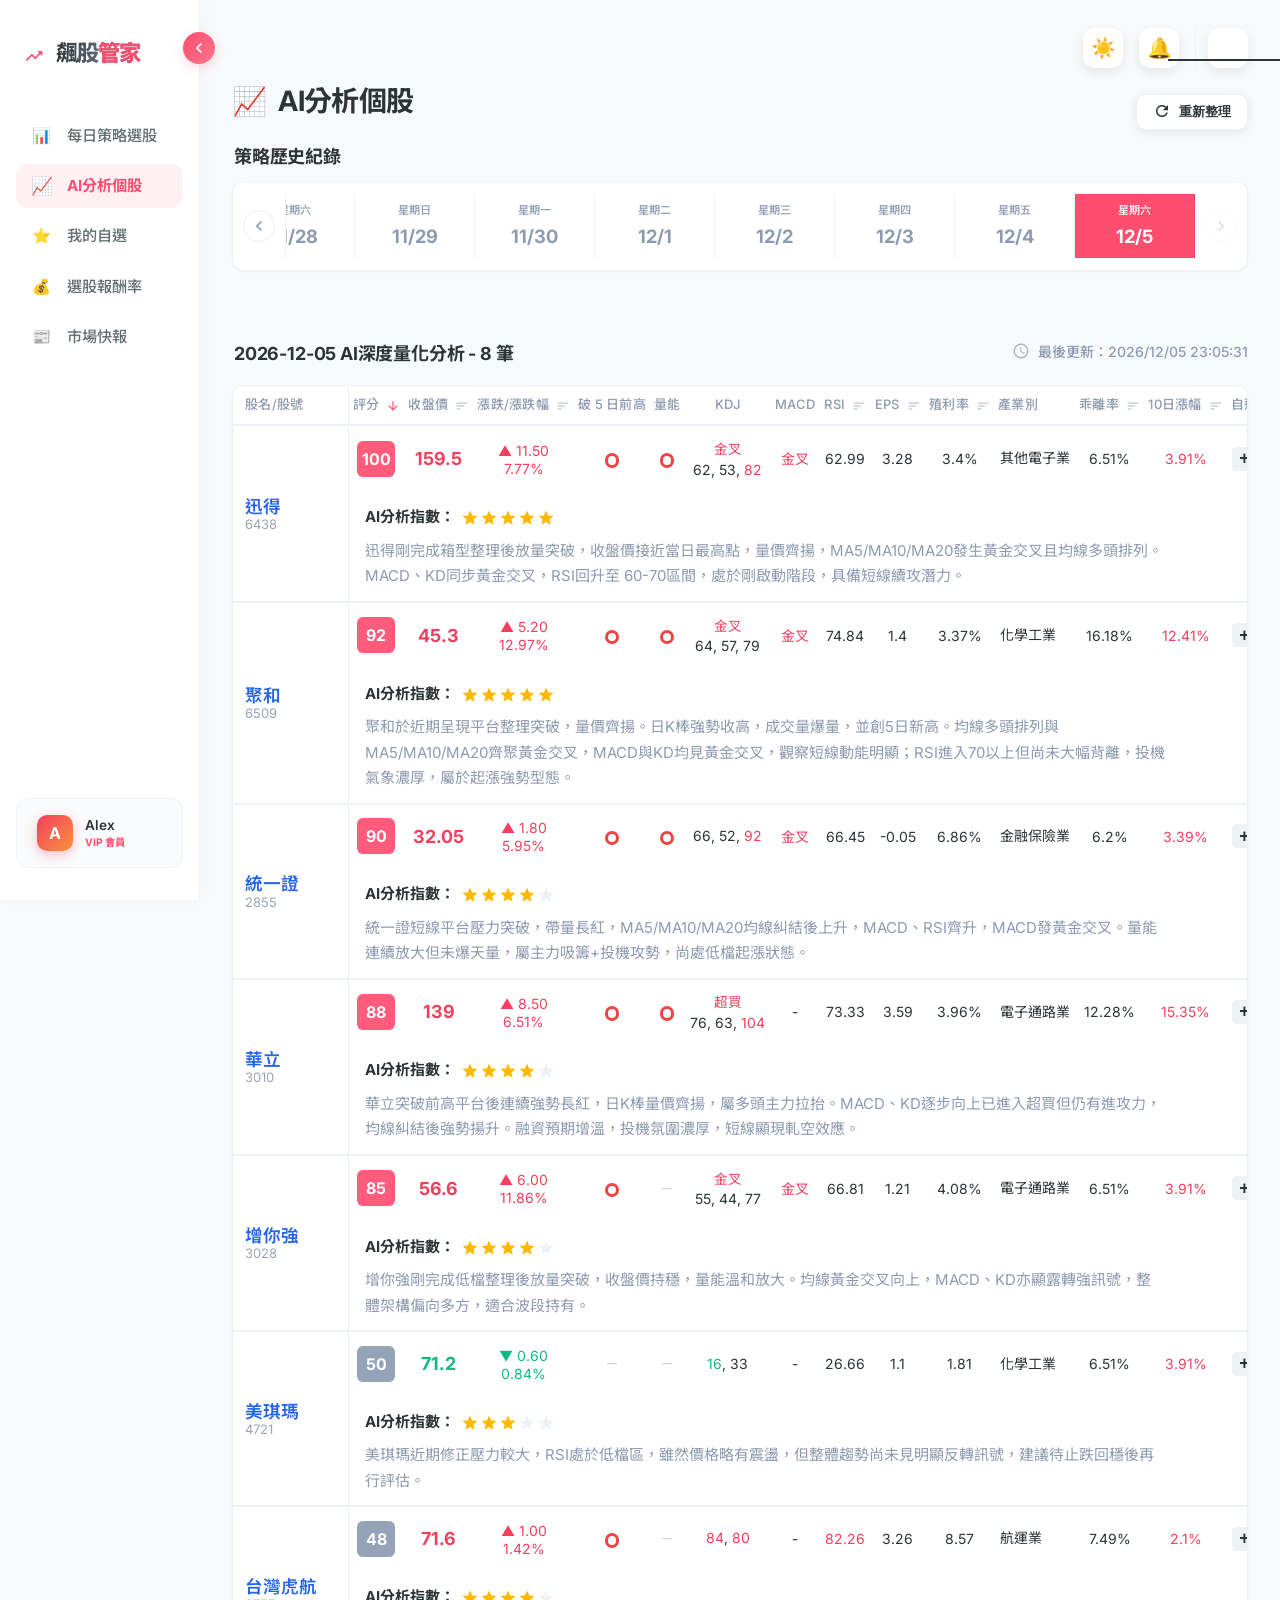
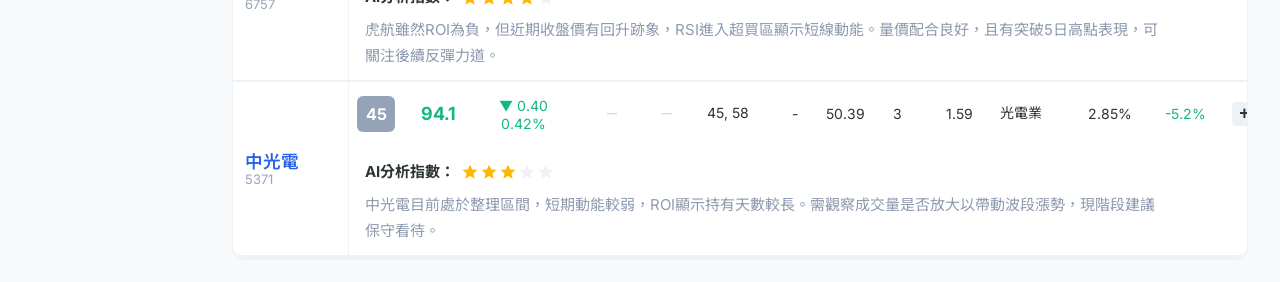
==== commit c4eff650: "手機版" ====
--- a/ai_analysis.html
+++ b/ai_analysis.html
@@ -36,18 +36,19 @@
             <button class="icon-btn" id="desktop-theme-toggle">☀️</button>
             <button class="icon-btn">🔔</button>
             <div class="user-profile-small">
-            <a href="login.html" class="avatar-small"><span class="material-icons">logout</span></a>
+              <a href="login.html" class="icon-btn logout-desktop" title="登出系統">
+                <span class="material-icons">logout</span>
+              </a>
             </div>
           </div>
         </div>
         <header class="mobile-header">
           <div class="logo-container">
+            <button class="hamburger-btn" id="mobile-hamburger">
+              <span class="material-icons">menu</span>
+            </button>
             <div class="logo-icon"><span class="material-icons">trending_up</span></div>
             <h2 class="logo-text">飆股<span>管家</span></h2>
-          </div>
-          <div class="top-actions">
-            <button class="icon-btn" id="mobile-theme-toggle">🌙</button>
-            <button class="icon-btn">🔔</button>
           </div>
         </header>
 
--- a/css/style.css
+++ b/css/style.css
@@ -192,6 +192,25 @@
     --sidebar-shadow: 10px 0 30px rgba(0, 0, 0, 0.3);
 }
 
+/* Fix for Dark/Light Refresh Button and Sidebar on Desktop */
+@media (min-width: 768px) {
+    .sidebar-actions, .sidebar-logout-btn {
+        display: none !important;
+    }
+}
+
+body.dark-theme .btn-secondary {
+    background: #1e2538;
+    color: var(--text-main);
+    border-color: var(--border);
+    box-shadow: 0 4px 12px rgba(0, 0, 0, 0.2);
+}
+
+body.dark-theme .btn-secondary:hover {
+    background: #232c44;
+    border-color: var(--primary);
+}
+
 /* 確保全站紅色在 dark mode 都統一為 #ff5b7a */
 body.dark-theme .status-circle-red {
     border-color: #ff5b7a !important;
@@ -214,11 +233,17 @@
     box-sizing: border-box;
 }
 
+html, body {
+    width: 100%;
+    margin: 0;
+    padding: 0;
+    overflow-x: hidden;
+    background-color: var(--bg-main);
+}
+
 body {
     font-family: 'Inter', 'Noto Sans TC', sans-serif;
-    background-color: var(--bg-main);
     color: var(--text-main);
-    overflow-x: hidden;
     line-height: 1.5;
     transition: background-color 0.3s ease, color 0.3s ease;
 }
@@ -239,7 +264,7 @@
     padding: 2rem 1rem;
     position: fixed;
     height: 100vh;
-    z-index: 1000;
+    z-index: 2000;
     box-shadow: var(--sidebar-shadow);
     transition: width 0.3s cubic-bezier(0.4, 0, 0.2, 1);
 }
@@ -509,10 +534,10 @@
     margin-left: var(--sidebar-width);
     padding: 1.5rem;
     flex: 1;
-    min-width: 0; /* Important for flex-shrink on child overflow */
-    width: auto;
+    min-width: 0;
     transition: all 0.3s ease;
-    overflow-x: hidden; /* Prevent horizontal scroll on the whole content block */
+    overflow-x: hidden;
+    background-color: var(--bg-main);
 }
 
 /* Top Bar */
@@ -592,6 +617,9 @@
 .user-profile-small {
     padding-left: 0.75rem;
     border-left: 1px solid var(--border);
+    display: flex;
+    align-items: center;
+    gap: 0.75rem;
 }
 
 .avatar-small {
@@ -1471,12 +1499,14 @@
         display: flex;
         justify-content: space-between;
         align-items: center;
-        padding: 1rem 1.25rem;
+        padding: 0 1.25rem;
         background: var(--bg-card);
         backdrop-filter: blur(10px);
-        position: sticky;
+        position: fixed;
         top: 0;
-        z-index: 100;
+        width: 100%;
+        height: 60px;
+        z-index: 1100;
         border-bottom: 1px solid var(--border);
     }
 
@@ -2100,3 +2130,241 @@
     font-size: 1.1rem;
     color: var(--primary);
 }
+
+/* Mobile Sidebar Toggle (Hamburger) */
+.hamburger-btn {
+    display: none;
+    background: transparent;
+    border: none;
+    color: var(--text-main);
+    cursor: pointer;
+    padding: 0.5rem;
+    margin-right: 0.5rem;
+    align-items: center;
+    justify-content: center;
+}
+
+@media (max-width: 767px) {
+    .hamburger-btn {
+        display: flex;
+    }
+    
+    .sidebar {
+        left: -280px; /* Hide off-screen */
+        width: 280px !important;
+        transition: left 0.3s cubic-bezier(0.4, 0, 0.2, 1);
+        display: flex !important; /* Override display: none if any */
+        box-shadow: 20px 0 50px rgba(0,0,0,0.3);
+    }
+    
+    .sidebar-collapsed .sidebar {
+        left: -280px;
+    }
+    
+    body.mobile-sidebar-active .sidebar {
+        left: 0;
+    }
+    
+    /* Overlay when sidebar is active */
+    body.mobile-sidebar-active::after {
+        content: "";
+        position: fixed;
+        top: 0;
+        left: 0;
+        width: 100%;
+        height: 100vh;
+        background: rgba(0,0,0,0.5);
+        backdrop-filter: blur(4px);
+        z-index: 999;
+    }
+    
+    .sidebar-toggle {
+        display: none !important; /* Hide desktop toggle on mobile */
+    }
+    
+    .logo-text, .user-info, .nav-item span:not(.icon) {
+        display: block !important; /* Show full text in mobile slide-out */
+    }
+    
+    .nav-item {
+        justify-content: flex-start !important;
+        padding: 0.8rem 1.25rem !important;
+        width: 100% !important;
+        margin: 0 !important;
+    }
+
+    .main-content {
+        margin-left: 0 !important;
+        width: 100% !important;
+    }
+}
+
+/* Close button for mobile sidebar */
+.mobile-close-sidebar {
+    display: none;
+    position: absolute;
+    top: 1.5rem;
+    right: 1.25rem;
+    color: var(--text-muted);
+}
+
+@media (max-width: 767px) {
+    .mobile-close-sidebar {
+        display: block;
+    }
+}
+
+/* Sidebar Actions (Mobile Only) */
+.sidebar-actions {
+    margin-top: auto;
+    padding: 1rem 0;
+    border-top: 1px solid var(--sidebar-border);
+    display: none;
+}
+
+@media (max-width: 767px) {
+    .sidebar-actions {
+        display: flex;
+        flex-direction: column;
+        gap: 0.25rem;
+    }
+    
+    .mobile-header {
+        display: flex;
+        align-items: center;
+        padding: 0 1rem;
+        background: var(--bg-card);
+        backdrop-filter: blur(15px);
+        -webkit-backdrop-filter: blur(15px);
+        position: fixed;
+        top: 0;
+        left: 0;
+        width: 100%;
+        height: 60px;
+        z-index: 1100;
+        border-bottom: 1px solid var(--border);
+        box-shadow: 0 2px 10px rgba(0, 0, 0, 0.05);
+    }
+
+    .mobile-header .logo-container {
+        display: flex;
+        align-items: center;
+        gap: 0.5rem;
+        height: 100%;
+        margin-bottom: 0 !important;
+    }
+
+    .hamburger-btn {
+        display: flex;
+        align-items: center;
+        justify-content: center;
+        width: 38px;
+        height: 38px;
+        margin-right: 0.5rem;
+        background: rgba(0, 0, 0, 0.05);
+        border: 1px solid rgba(0, 0, 0, 0.05);
+        color: var(--text-main);
+        cursor: pointer;
+        border-radius: 10px;
+        transition: all 0.2s cubic-bezier(0.4, 0, 0.2, 1);
+        box-shadow: 0 2px 5px rgba(0, 0, 0, 0.02);
+    }
+
+    body.dark-theme .hamburger-btn {
+        background: rgba(255, 255, 255, 0.08);
+        border: 1px solid rgba(255, 255, 255, 0.05);
+        color: #fff;
+    }
+
+    .hamburger-btn:hover {
+        background: var(--primary-light);
+        color: var(--primary);
+        border-color: var(--primary-light);
+        transform: translateY(-1px);
+    }
+
+    .hamburger-btn:active {
+        transform: scale(0.95);
+        background: var(--primary-light);
+    }
+
+    .hamburger-btn .material-icons {
+        font-size: 1.35rem;
+    }
+
+    .mobile-header .logo-icon {
+        color: var(--primary);
+        font-size: 1.25rem;
+        display: flex;
+        align-items: center;
+    }
+
+    .mobile-header .logo-text {
+        font-size: 1.15rem;
+        font-weight: 800;
+        letter-spacing: -0.02em;
+        margin: 0;
+        display: flex;
+        align-items: center;
+    }
+
+    .main-content {
+        margin-left: 0 !important;
+        padding: 1.25rem 1rem;
+        padding-top: 75px !important; /* Fixed header offset */
+        padding-bottom: 90px;
+        width: 100% !important;
+        overflow-x: hidden;
+    }
+}
+
+.sidebar-action-item {
+    display: flex;
+    align-items: center;
+    gap: 0.75rem;
+    padding: 0.85rem 1.25rem;
+    color: var(--sidebar-text);
+    text-decoration: none;
+    transition: all 0.2s;
+    background: transparent;
+    border: none;
+    width: 100%;
+    text-align: left;
+    cursor: pointer;
+    font-size: 1rem;
+    font-family: inherit;
+}
+
+.sidebar-action-item:hover {
+    color: var(--sidebar-text-hover);
+    background: var(--sidebar-user-bg);
+}
+
+.sidebar-action-item .material-icons {
+    font-size: 22px;
+}
+
+/* User Profile Improvements in Sidebar */
+.user-profile {
+    display: flex;
+    align-items: center;
+    gap: 0.75rem;
+    padding: 1rem 1.25rem;
+    background: var(--sidebar-user-bg);
+    border-radius: 0.75rem;
+    margin-top: 0.5rem;
+    position: relative;
+}
+
+.sidebar-logout-btn {
+    margin-left: auto;
+    color: var(--text-muted);
+    display: flex;
+    align-items: center;
+    justify-content: center;
+    transition: color 0.2s;
+}
+
+.sidebar-logout-btn:hover {
+    color: var(--primary);
+}
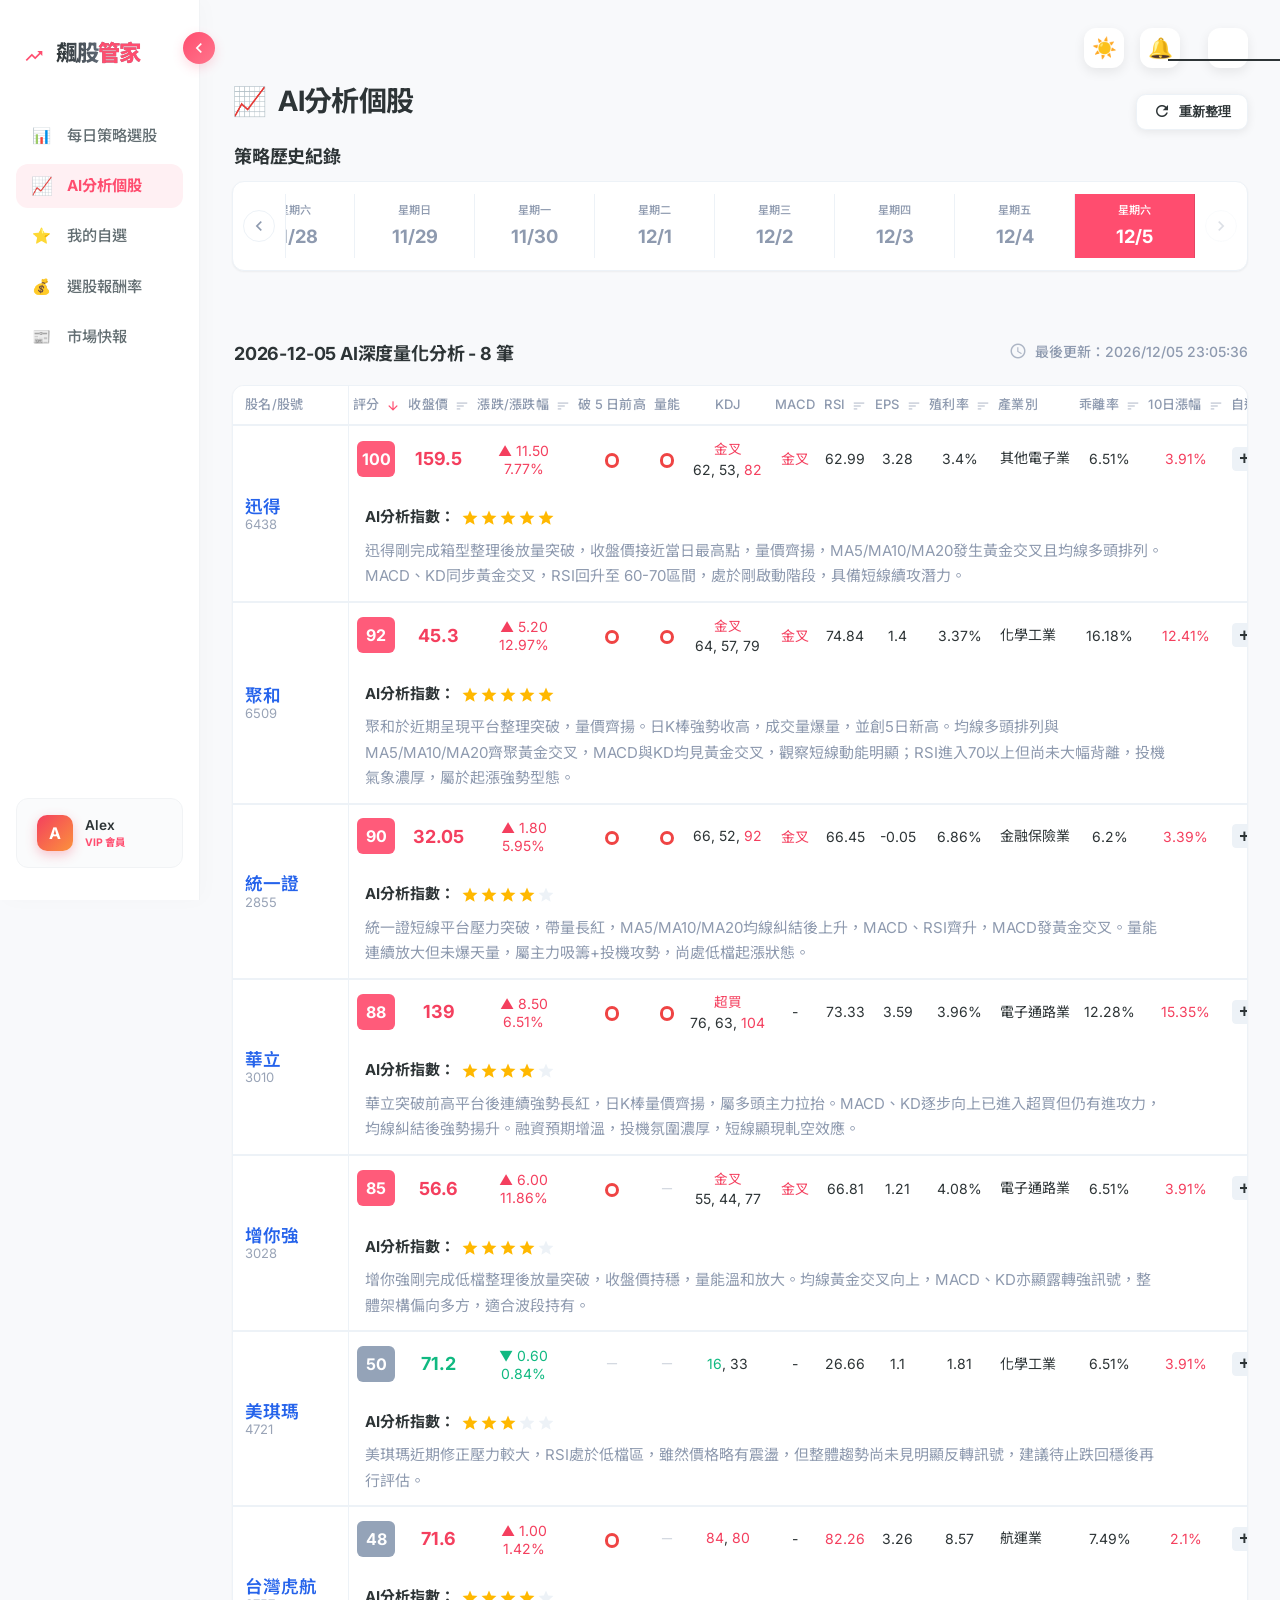
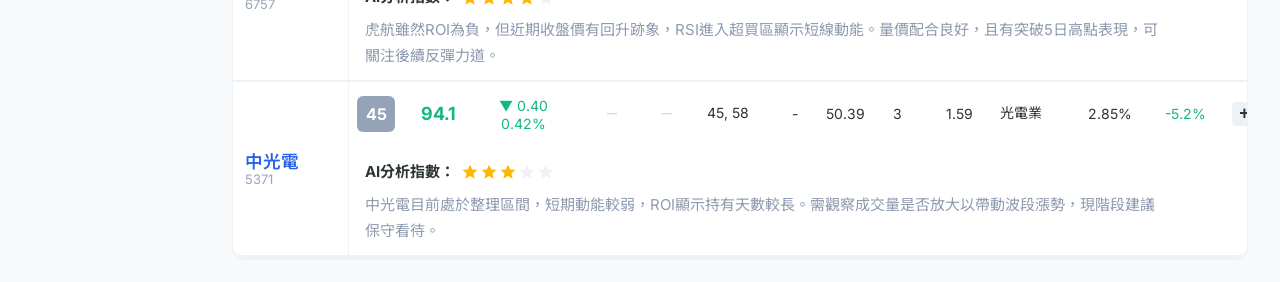
==== commit bcac09a6: "fix mobile issue" ====
--- a/ai_analysis.html
+++ b/ai_analysis.html
@@ -35,7 +35,7 @@
           <div class="top-actions">
             <button class="icon-btn" id="desktop-theme-toggle">☀️</button>
             <button class="icon-btn">🔔</button>
-            <div class="user-profile-small">
+            <div class="user-profile-small no-border">
               <a href="login.html" class="icon-btn logout-desktop" title="登出系統">
                 <span class="material-icons">logout</span>
               </a>
@@ -44,11 +44,15 @@
         </div>
         <header class="mobile-header">
           <div class="logo-container">
-            <button class="hamburger-btn" id="mobile-hamburger">
-              <span class="material-icons">menu</span>
-            </button>
             <div class="logo-icon"><span class="material-icons">trending_up</span></div>
             <h2 class="logo-text">飆股<span>管家</span></h2>
+          </div>
+          <div class="top-actions">
+            <button class="icon-btn" id="mobile-theme-toggle">☀️</button>
+            <button class="icon-btn">🔔</button>
+            <a href="login.html" class="icon-btn logout-mobile" title="登出系統">
+              <span class="material-icons">logout</span>
+            </a>
           </div>
         </header>
 
--- a/css/style.css
+++ b/css/style.css
@@ -35,6 +35,7 @@
     --card-shadow: var(--shadow-sm);
     --table-hover: #f1f5f9;
     --table-stripe: #f8fafc;
+    --sticky-hover: #f1f5f9; /* Solid hover for light mode */
     --sidebar-width: 200px;
     --sticky-bg: var(--bg-card);
 }
@@ -175,9 +176,10 @@
     --primary: #ff5b7a;
     --primary-light: rgba(255, 91, 122, 0.1);
     --table-header-bg: #1e2538;
-    --table-hover: rgba(255, 255, 255, 0.04);
+    --table-hover: #1e2538; /* Solid hover color for dark mode */
     --table-stripe: rgba(255, 255, 255, 0.02);
-    --sticky-bg: #151b2c;
+    --sticky-bg: #151b2c; /* Solid background */
+    --sticky-hover: #1e2538; /* Solid hover for sticky columns */
     --bg-dark: #080b14;
     --primary-shadow: rgba(255, 91, 122, 0.25);
     --up-color: #ff5b7a;
@@ -1150,10 +1152,15 @@
     right: -15px;
     width: 15px;
     height: 100%;
-    background: linear-gradient(to right, rgba(0, 0, 0, 0.1) 0%, transparent 100%);
+    background: linear-gradient(to right, rgba(0, 0, 0, 0.15) 0%, transparent 100%);
     pointer-events: none;
     opacity: 0;
+    z-index: 101; /* Higher than table contents */
     transition: opacity 0.3s ease;
+}
+
+body.dark-theme .sticky-col-1::after {
+    background: linear-gradient(to right, rgba(0, 0, 0, 0.45) 0%, transparent 100%);
 }
 
 .is-scrolled .sticky-col-1::after {
@@ -1162,7 +1169,7 @@
 
 /* Ensure sticky columns have solid background on striped rows and themes */
 tbody td.sticky-col-1 {
-    background-color: var(--sticky-bg);
+    background-color: var(--sticky-bg) !important;
 }
 
 /* Ensure AI analysis rows don't break sticky behavior */
@@ -1174,9 +1181,12 @@
     background-color: var(--bg-card) !important;
 }
 
-tr.stock-row:hover td,
+tr.stock-row:hover td {
+    background-color: var(--table-hover) !important;
+}
+
 tr.stock-row:hover td.sticky-col-1 {
-    background-color: var(--table-hover) !important;
+    background-color: var(--sticky-hover) !important;
 }
 
 .lg-text {
@@ -1408,8 +1418,11 @@
     background: rgba(255, 255, 255, 0.2);
 }
 
-/* Desktop/Mobile element visiblity */
-.mobile-bottom-nav, .mobile-header {
+/* Desktop/Mobile element visibility */
+.mobile-bottom-nav {
+    display: none;
+}
+.mobile-header {
     display: none;
 }
 
@@ -1490,28 +1503,64 @@
 }
 
 /* Phone Styles */
-@media (max-width: 600px) {
+@media (max-width: 767px) {
     .sidebar {
-        display: none;
+        display: none !important;
     }
     
     .mobile-header {
         display: flex;
         justify-content: space-between;
         align-items: center;
-        padding: 0 1.25rem;
-        background: var(--bg-card);
-        backdrop-filter: blur(10px);
         position: fixed;
         top: 0;
+        left: 0;
         width: 100%;
-        height: 60px;
+        height: calc(65px + env(safe-area-inset-top));
+        padding: env(safe-area-inset-top) 1.25rem 0;
+        background: var(--bg-card);
+        backdrop-filter: blur(20px);
+        -webkit-backdrop-filter: blur(20px);
         z-index: 1100;
         border-bottom: 1px solid var(--border);
     }
 
+    .mobile-header .logo-container {
+        display: flex;
+        align-items: center;
+        gap: 0.5rem;
+        height: 100%;
+        margin-bottom: 0 !important;
+    }
+
+    .mobile-header .logo-icon {
+        color: var(--primary);
+        font-size: 1.6rem;
+        display: flex;
+        align-items: center;
+    }
+
+    .mobile-header .logo-text {
+        font-size: 1.4rem;
+        font-weight: 800;
+        letter-spacing: -0.02em;
+        margin: 0;
+        display: flex;
+        align-items: center;
+        color: var(--text-main);
+    }
+    
+    .mobile-header .logo-text span {
+        color: var(--primary);
+    }
+
+    .mobile-header .top-actions {
+        display: flex;
+        gap: 0.75rem;
+    }
+
     .top-bar {
-        display: none;
+        display: none !important;
     }
 
     .main-content {
@@ -2145,54 +2194,10 @@
 }
 
 @media (max-width: 767px) {
-    .hamburger-btn {
-        display: flex;
+    .sidebar {
+        display: none !important;
     }
     
-    .sidebar {
-        left: -280px; /* Hide off-screen */
-        width: 280px !important;
-        transition: left 0.3s cubic-bezier(0.4, 0, 0.2, 1);
-        display: flex !important; /* Override display: none if any */
-        box-shadow: 20px 0 50px rgba(0,0,0,0.3);
-    }
-    
-    .sidebar-collapsed .sidebar {
-        left: -280px;
-    }
-    
-    body.mobile-sidebar-active .sidebar {
-        left: 0;
-    }
-    
-    /* Overlay when sidebar is active */
-    body.mobile-sidebar-active::after {
-        content: "";
-        position: fixed;
-        top: 0;
-        left: 0;
-        width: 100%;
-        height: 100vh;
-        background: rgba(0,0,0,0.5);
-        backdrop-filter: blur(4px);
-        z-index: 999;
-    }
-    
-    .sidebar-toggle {
-        display: none !important; /* Hide desktop toggle on mobile */
-    }
-    
-    .logo-text, .user-info, .nav-item span:not(.icon) {
-        display: block !important; /* Show full text in mobile slide-out */
-    }
-    
-    .nav-item {
-        justify-content: flex-start !important;
-        padding: 0.8rem 1.25rem !important;
-        width: 100% !important;
-        margin: 0 !important;
-    }
-
     .main-content {
         margin-left: 0 !important;
         width: 100% !important;
@@ -2228,91 +2233,14 @@
         flex-direction: column;
         gap: 0.25rem;
     }
-    
-    .mobile-header {
-        display: flex;
-        align-items: center;
-        padding: 0 1rem;
-        background: var(--bg-card);
-        backdrop-filter: blur(15px);
-        -webkit-backdrop-filter: blur(15px);
-        position: fixed;
-        top: 0;
-        left: 0;
-        width: 100%;
-        height: 60px;
-        z-index: 1100;
-        border-bottom: 1px solid var(--border);
-        box-shadow: 0 2px 10px rgba(0, 0, 0, 0.05);
-    }
-
-    .mobile-header .logo-container {
-        display: flex;
-        align-items: center;
-        gap: 0.5rem;
-        height: 100%;
-        margin-bottom: 0 !important;
-    }
-
-    .hamburger-btn {
-        display: flex;
-        align-items: center;
-        justify-content: center;
-        width: 38px;
-        height: 38px;
-        margin-right: 0.5rem;
-        background: rgba(0, 0, 0, 0.05);
-        border: 1px solid rgba(0, 0, 0, 0.05);
-        color: var(--text-main);
-        cursor: pointer;
-        border-radius: 10px;
-        transition: all 0.2s cubic-bezier(0.4, 0, 0.2, 1);
-        box-shadow: 0 2px 5px rgba(0, 0, 0, 0.02);
-    }
-
-    body.dark-theme .hamburger-btn {
-        background: rgba(255, 255, 255, 0.08);
-        border: 1px solid rgba(255, 255, 255, 0.05);
-        color: #fff;
-    }
-
-    .hamburger-btn:hover {
-        background: var(--primary-light);
-        color: var(--primary);
-        border-color: var(--primary-light);
-        transform: translateY(-1px);
-    }
-
-    .hamburger-btn:active {
-        transform: scale(0.95);
-        background: var(--primary-light);
-    }
-
-    .hamburger-btn .material-icons {
-        font-size: 1.35rem;
-    }
-
-    .mobile-header .logo-icon {
-        color: var(--primary);
-        font-size: 1.25rem;
-        display: flex;
-        align-items: center;
-    }
-
-    .mobile-header .logo-text {
-        font-size: 1.15rem;
-        font-weight: 800;
-        letter-spacing: -0.02em;
-        margin: 0;
-        display: flex;
-        align-items: center;
-    }
-
+}
+
+@media (max-width: 767px) {
     .main-content {
         margin-left: 0 !important;
-        padding: 1.25rem 1rem;
-        padding-top: 75px !important; /* Fixed header offset */
-        padding-bottom: 90px;
+        padding: 1.25rem 1.5rem;
+        padding-top: calc(85px + env(safe-area-inset-top)) !important; /* Fixed header offset + safe area */
+        padding-bottom: calc(95px + env(safe-area-inset-bottom));
         width: 100% !important;
         overflow-x: hidden;
     }
@@ -2368,3 +2296,81 @@
 .sidebar-logout-btn:hover {
     color: var(--primary);
 }
+/* --- Mobile Bottom Tab Bar (Apple HIG Style) --- */
+@media (max-width: 767px) {
+    .mobile-bottom-nav {
+        display: flex;
+        justify-content: space-around;
+        align-items: center;
+        position: fixed;
+        bottom: 0;
+        left: 0;
+        width: 100%;
+        height: calc(60px + env(safe-area-inset-bottom));
+        padding-bottom: env(safe-area-inset-bottom);
+        background: rgba(255, 255, 255, 0.85); /* Light Mode Frost */
+        backdrop-filter: blur(20px) saturate(180%);
+        -webkit-backdrop-filter: blur(20px) saturate(180%);
+        border-top: 1px solid rgba(0, 0, 0, 0.08); /* Minimalist Apple-style line */
+        z-index: 2100;
+        box-shadow: 0 -1px 3px rgba(0, 0, 0, 0.02);
+    }
+
+    body.dark-theme .mobile-bottom-nav {
+        background: rgba(21, 27, 44, 0.85); /* Dark Mode Frost */
+        border-top: 1px solid rgba(255, 255, 255, 0.08);
+        box-shadow: 0 -1px 10px rgba(0, 0, 0, 0.2);
+    }
+
+    .mobile-nav-item {
+        flex: 1;
+        display: flex;
+        flex-direction: column;
+        align-items: center;
+        justify-content: center;
+        text-decoration: none;
+        color: var(--text-muted);
+        transition: all 0.2s cubic-bezier(0.4, 0, 0.2, 1);
+        padding-top: 8px;
+        gap: 4px;
+        -webkit-tap-highlight-color: transparent;
+    }
+
+    .mobile-nav-item .icon {
+        font-size: 1.5rem;
+        line-height: 1;
+        transition: transform 0.2s;
+        filter: grayscale(1) opacity(0.7);
+    }
+
+    .mobile-nav-item .label {
+        font-size: 0.65rem;
+        font-weight: 500;
+        letter-spacing: 0.02em;
+    }
+
+    /* Active State (Apple Blue or Primary Red) */
+    .mobile-nav-item.active {
+        color: var(--primary);
+    }
+
+    .mobile-nav-item.active .icon {
+        filter: none;
+        opacity: 1;
+        transform: translateY(-2px);
+    }
+
+    .mobile-nav-item.active .label {
+        font-weight: 700;
+    }
+
+    /* Active State Micro-animation */
+    .mobile-nav-item:active .icon {
+        transform: scale(0.9);
+    }
+
+    /* Adjust main content for tab bar height */
+    .main-content {
+        padding-bottom: calc(85px + env(safe-area-inset-bottom)) !important;
+    }
+}
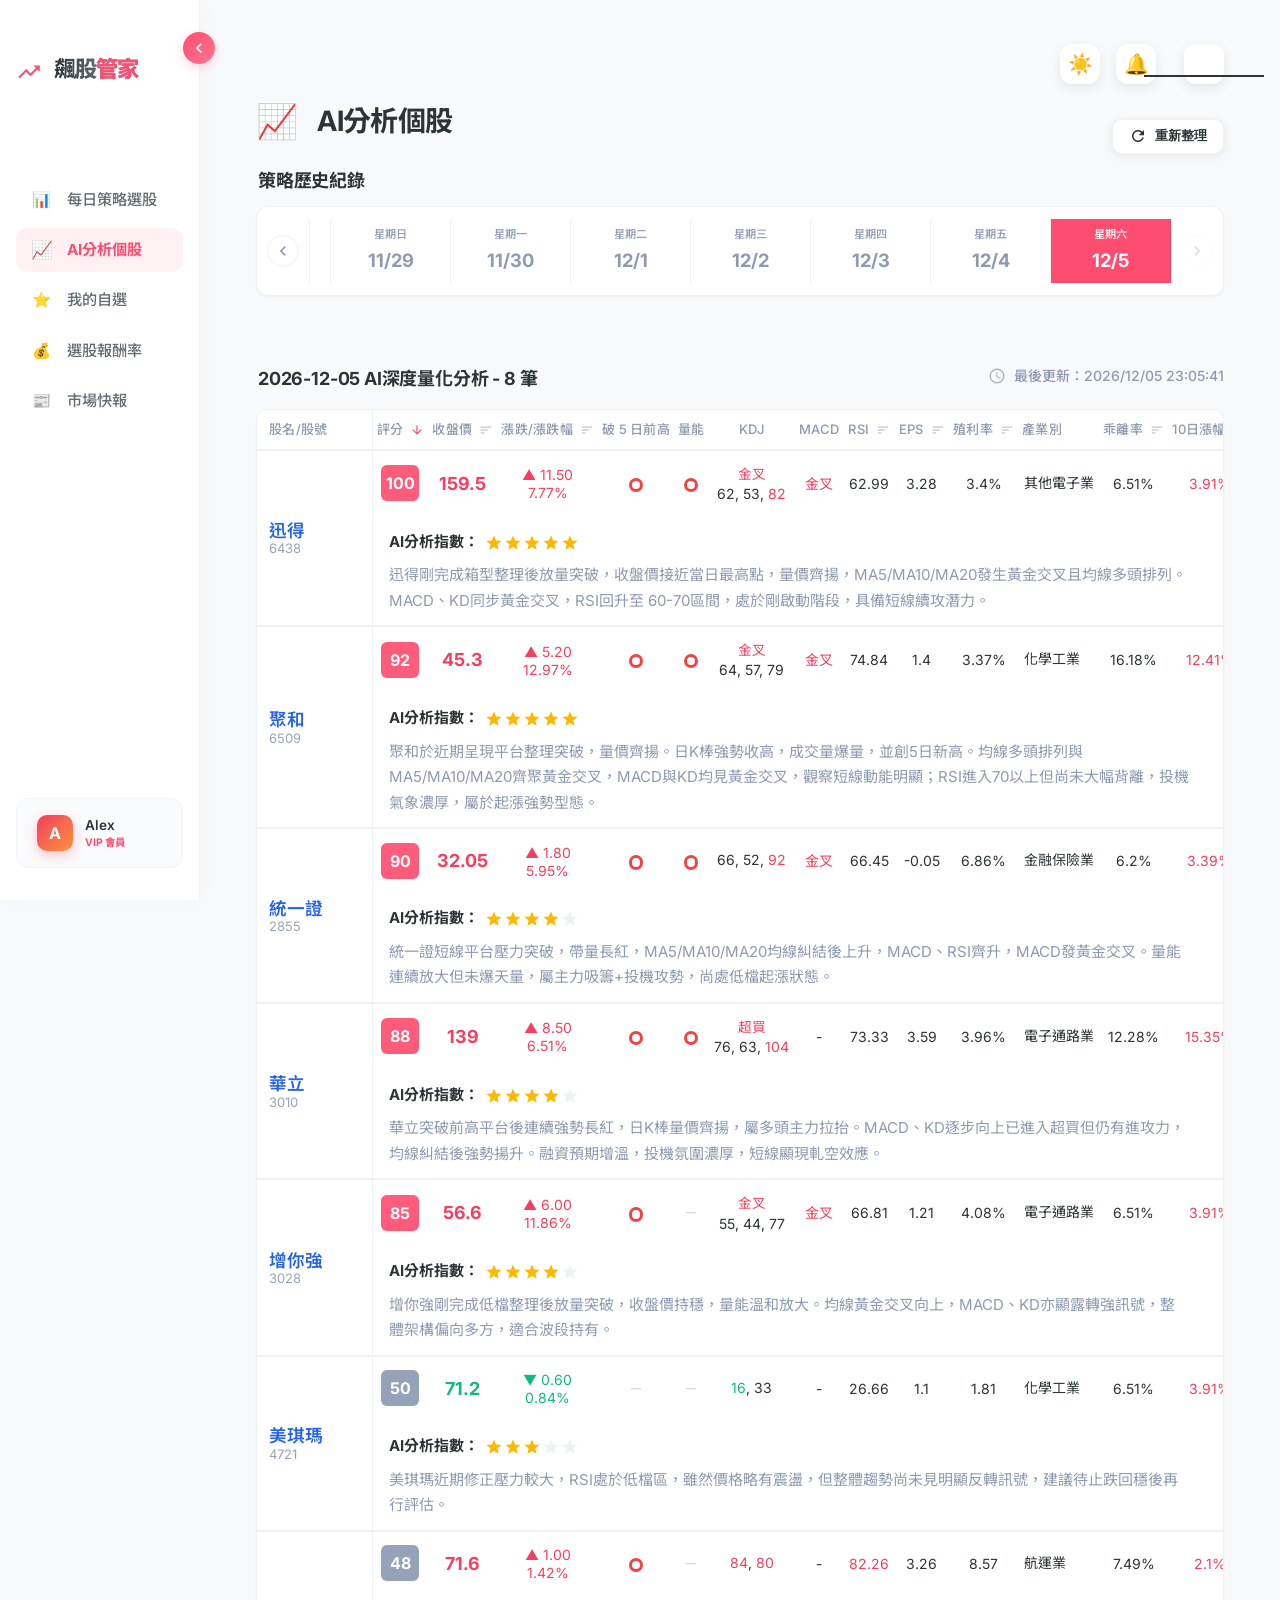
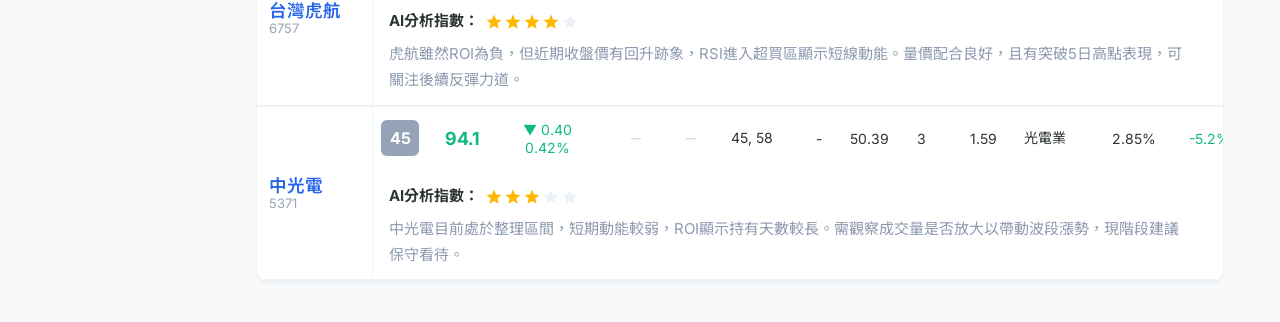
==== commit 22cc2b85: "修復logo不見" ====
--- a/ai_analysis.html
+++ b/ai_analysis.html
@@ -43,10 +43,10 @@
           </div>
         </div>
         <header class="mobile-header">
-          <div class="logo-container">
+          <a href="index.html" class="logo-container">
             <div class="logo-icon"><span class="material-icons">trending_up</span></div>
             <h2 class="logo-text">飆股<span>管家</span></h2>
-          </div>
+          </a>
           <div class="top-actions">
             <button class="icon-btn" id="mobile-theme-toggle">☀️</button>
             <button class="icon-btn">🔔</button>
--- a/css/style.css
+++ b/css/style.css
@@ -236,10 +236,15 @@
 }
 
 html, body {
-    width: 100%;
     margin: 0;
     padding: 0;
-    overflow-x: hidden;
+    min-height: 100%;
+}
+
+.app-container {
+    display: flex;
+    min-height: 100vh;
+    width: 100%;
     background-color: var(--bg-main);
 }
 
@@ -248,11 +253,6 @@
     color: var(--text-main);
     line-height: 1.5;
     transition: background-color 0.3s ease, color 0.3s ease;
-}
-
-.app-container {
-    display: flex;
-    min-height: 100vh;
 }
 
 /* Sidebar Styling - Red Warm Theme */
@@ -393,8 +393,12 @@
     display: flex;
     align-items: center;
     gap: 0.75rem;
-    margin-bottom: 2.5rem;
-    padding-left: 0.5rem;
+    padding: 1rem 0 2rem;
+    margin-bottom: 3.5rem;
+    position: relative;
+    flex-shrink: 0;
+    text-decoration: none !important;
+    color: inherit;
 }
 
 .logo-icon {
@@ -538,7 +542,6 @@
     flex: 1;
     min-width: 0;
     transition: all 0.3s ease;
-    overflow-x: hidden;
     background-color: var(--bg-main);
 }
 
@@ -1095,9 +1098,22 @@
     max-width: 100%;
 }
 
-@media (min-width: 600px) {
+@media (min-width: 767px) {
     .analysis-text {
         max-width: 800px;
+        font-size: 0.938rem;
+    }
+}
+
+@media (max-width: 767px) {
+    .analysis-text {
+        font-size: 1rem !important; /* Set to 1rem as requested */
+        line-height: 1.6;
+    }
+    
+    .analysis-text strong {
+        font-size: 1rem !important;
+        margin-bottom: 6px;
     }
 }
 
@@ -1413,6 +1429,11 @@
     background: rgba(255, 255, 255, 0.1);
     border-radius: 4px;
 }
+.title-emoji {
+    font-size: 1.2em;
+    vertical-align: middle;
+    margin-right: 0.5rem;
+}
 
 ::-webkit-scrollbar-thumb:hover {
     background: rgba(255, 255, 255, 0.2);
@@ -1461,7 +1482,12 @@
 
 @media (max-width: 1440px) {
     .main-content {
-        padding: 1.5rem 2rem;
+        flex: 1;
+        padding: 2.5rem 3.5rem;
+        overflow-y: auto;
+        background-color: var(--bg-main);
+        display: flex;
+        flex-direction: column;
     }
 }
 
@@ -1470,7 +1496,7 @@
         width: 70px;
         padding: 2rem 0.5rem;
     }
-    .logo-text, .user-info, .nav-item span:not(.icon) {
+    .sidebar .logo-text, .sidebar .user-info, .sidebar .nav-item span:not(.icon) {
         display: none;
     }
     .nav-item {
@@ -1531,17 +1557,18 @@
         gap: 0.5rem;
         height: 100%;
         margin-bottom: 0 !important;
+        padding: 1rem 0;
     }
 
     .mobile-header .logo-icon {
         color: var(--primary);
-        font-size: 1.6rem;
+        font-size: 1.25rem;
         display: flex;
         align-items: center;
     }
 
     .mobile-header .logo-text {
-        font-size: 1.4rem;
+        font-size: 1.15rem;
         font-weight: 800;
         letter-spacing: -0.02em;
         margin: 0;
@@ -1645,6 +1672,11 @@
     font-size: 2rem;
     color: var(--primary);
     filter: drop-shadow(0 0 12px var(--primary-shadow));
+}
+
+.logo-icon .material-icons {
+    font-size: 26px;
+    color: var(--primary);
 }
 
 .login-logo .logo-text {
@@ -1886,8 +1918,8 @@
 /* Performance Page Specific Styles */
 .summary-performance-table {
     width: 100%;
+    min-width: 450px; /* Ensure content doesn't squish too much */
     border-collapse: collapse;
-    /* margin-bottom: 2rem; */
     background: var(--bg-card);
     border-radius: 0.75rem;
     overflow: hidden;
@@ -2298,6 +2330,11 @@
 }
 /* --- Mobile Bottom Tab Bar (Apple HIG Style) --- */
 @media (max-width: 767px) {
+    .app-container {
+        flex-direction: column;
+        min-height: 100vh;
+    }
+    
     .mobile-bottom-nav {
         display: flex;
         justify-content: space-around;
@@ -2306,20 +2343,37 @@
         bottom: 0;
         left: 0;
         width: 100%;
-        height: calc(60px + env(safe-area-inset-bottom));
+        height: calc(65px + env(safe-area-inset-bottom));
         padding-bottom: env(safe-area-inset-bottom);
-        background: rgba(255, 255, 255, 0.85); /* Light Mode Frost */
-        backdrop-filter: blur(20px) saturate(180%);
-        -webkit-backdrop-filter: blur(20px) saturate(180%);
-        border-top: 1px solid rgba(0, 0, 0, 0.08); /* Minimalist Apple-style line */
-        z-index: 2100;
-        box-shadow: 0 -1px 3px rgba(0, 0, 0, 0.02);
+        background: rgba(255, 255, 255, 0.85);
+        backdrop-filter: blur(25px) saturate(180%);
+        -webkit-backdrop-filter: blur(25px) saturate(180%);
+        border-top: 1px solid rgba(0, 0, 0, 0.08);
+        z-index: 9999;
     }
 
     body.dark-theme .mobile-bottom-nav {
-        background: rgba(21, 27, 44, 0.85); /* Dark Mode Frost */
+        background: rgba(21, 27, 44, 0.85);
         border-top: 1px solid rgba(255, 255, 255, 0.08);
-        box-shadow: 0 -1px 10px rgba(0, 0, 0, 0.2);
+        box-shadow: 0 -5px 15px rgba(0, 0, 0, 0.3);
+    }
+
+    .main-content {
+        margin-left: 0 !important;
+        padding: 1rem 1.25rem;
+        padding-top: calc(75px + env(safe-area-inset-top)) !important;
+        padding-bottom: calc(100px + env(safe-area-inset-bottom)) !important;
+        width: 100% !important;
+    }
+
+    .summary-table-container {
+        margin-bottom: 2.5rem !important;
+    }
+
+    .summary-performance-table th, 
+    .summary-performance-table td {
+        padding: 0.75rem 0.75rem !important;
+        font-size: 0.95rem !important;
     }
 
     .mobile-nav-item {
@@ -2368,9 +2422,4 @@
     .mobile-nav-item:active .icon {
         transform: scale(0.9);
     }
-
-    /* Adjust main content for tab bar height */
-    .main-content {
-        padding-bottom: calc(85px + env(safe-area-inset-bottom)) !important;
-    }
-}
+}
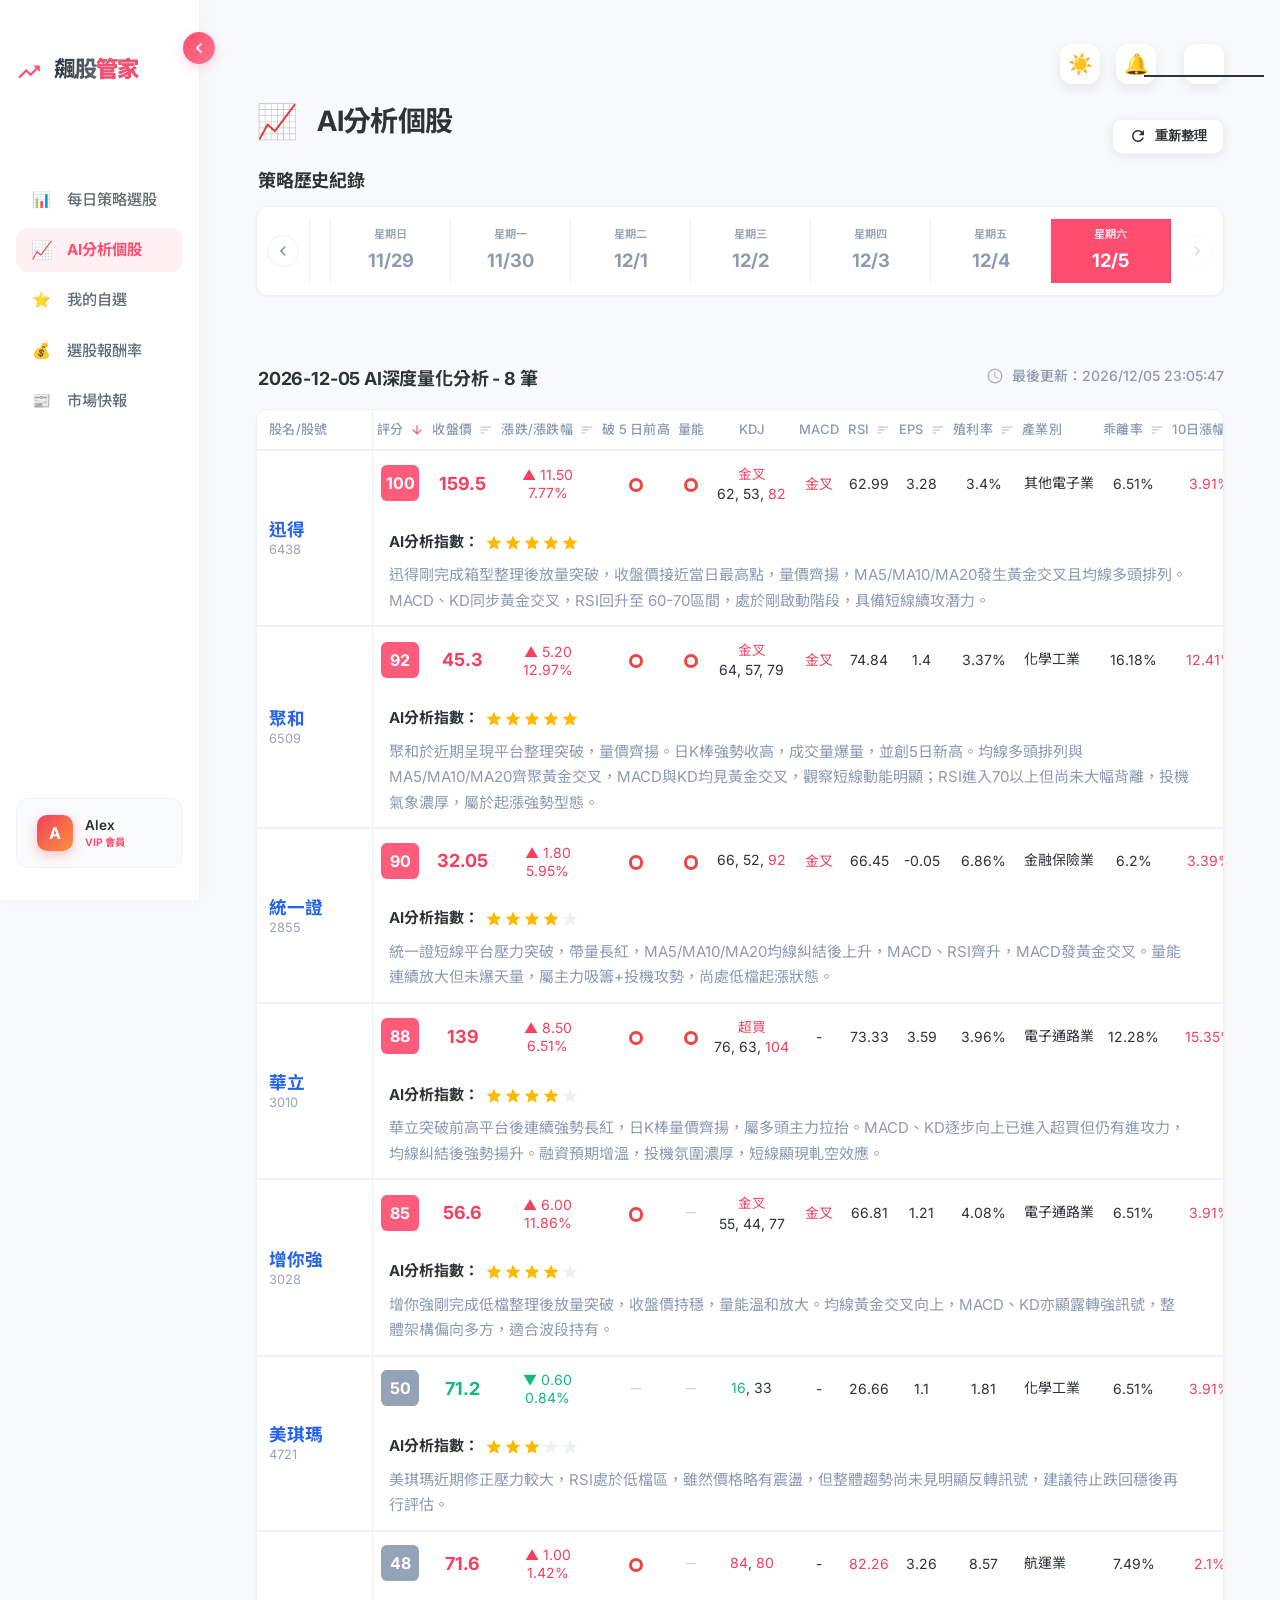
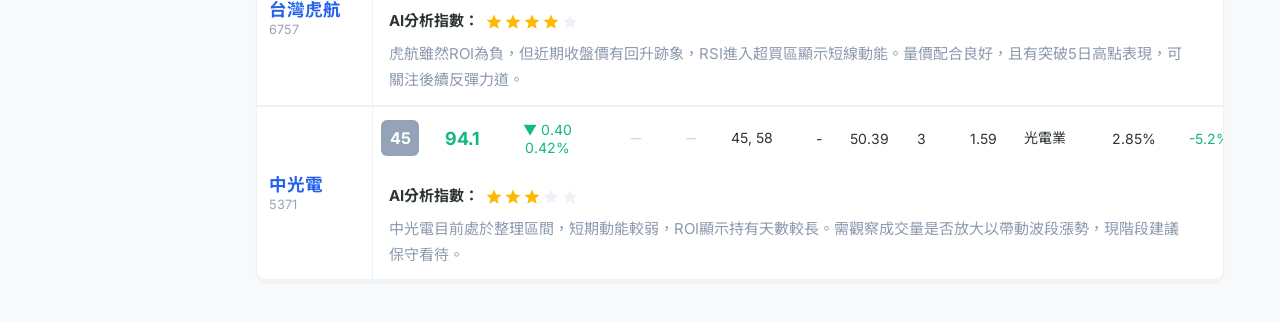
==== commit c1e76c4f: "add themecolor" ====
--- a/ai_analysis.html
+++ b/ai_analysis.html
@@ -13,6 +13,8 @@
     <link href="https://fonts.googleapis.com/icon?family=Material+Icons" rel="stylesheet" />
     <link rel="stylesheet" href="https://cdn.jsdelivr.net/npm/swiper@11/swiper-bundle.min.css" />
     <link rel="stylesheet" href="css/style.css" />
+    <meta name="theme-color" media="(prefers-color-scheme: light)" content="#ffffff" />
+    <meta name="theme-color" media="(prefers-color-scheme: dark)" content="#151b2c" />
   </head>
   <body class="">
     <!-- Full Screen Loader -->
--- a/css/style.css
+++ b/css/style.css
@@ -692,6 +692,13 @@
     gap: 0.75rem;
 }
 
+@media (max-width: 767px) {
+    .title-area h2 {
+        font-size: 1.3rem;
+        gap: 0.5rem;
+    }
+}
+
 .subtitle {
     color: var(--text-muted);
     font-size: 0.95rem;
@@ -1107,13 +1114,18 @@
 
 @media (max-width: 767px) {
     .analysis-text {
-        font-size: 1rem !important; /* Set to 1rem as requested */
-        line-height: 1.6;
+        font-size: 0.938rem !important; /* Set exactly to 0.938rem as requested */
+        line-height: 1.5;
+        padding-top: 0.5rem;
+    }
+    
+    .analysis-text span {
+        font-size: 0.938rem !important;
     }
     
     .analysis-text strong {
-        font-size: 1rem !important;
-        margin-bottom: 6px;
+        font-size: 0.95rem !important;
+        margin-bottom: 4px;
     }
 }
 
@@ -1254,12 +1266,6 @@
 }
 
 /* Specific Element Styling */
-.stock-id {
-    display: block;
-    font-size: 0.813rem;
-    color: var(--text-muted);
-    line-height: 1.1;
-}
 
 .stock-name {
     font-weight: 600;
@@ -1274,14 +1280,23 @@
     text-decoration: none;
     display: flex;
     flex-direction: column;
-    gap: 0;
+    gap: 4px; /* Increased gap to make the name and code more breathless */
     transition: filter 0.2s;
 }
 
-.stock-link .stock-id {
+.stock-link .stock-name {
+    color: var(--stock-name);
+    font-weight: 700;
+    line-height: 1.2;
+}
+
+.stock-link .stock-id,
+.stock-link .stock-code {
+    font-size: 0.8rem;
     color: var(--text-muted);
     text-decoration: none;
     opacity: 0.9;
+    line-height: 1;
 }
 
 .stock-link:hover {
@@ -2345,24 +2360,25 @@
         width: 100%;
         height: calc(65px + env(safe-area-inset-bottom));
         padding-bottom: env(safe-area-inset-bottom);
-        background: rgba(255, 255, 255, 0.85);
+        background: rgba(255, 255, 255, 0.9); /* Slightly more opaque */
         backdrop-filter: blur(25px) saturate(180%);
         -webkit-backdrop-filter: blur(25px) saturate(180%);
         border-top: 1px solid rgba(0, 0, 0, 0.08);
-        z-index: 9999;
+        z-index: 10000; /* Ensure it stays on top */
+        transform: translate3d(0, 0, 0); /* Stabilize on mobile safari */
     }
 
     body.dark-theme .mobile-bottom-nav {
-        background: rgba(21, 27, 44, 0.85);
+        background: rgba(18, 24, 40, 0.9);
         border-top: 1px solid rgba(255, 255, 255, 0.08);
-        box-shadow: 0 -5px 15px rgba(0, 0, 0, 0.3);
+        box-shadow: 0 -10px 30px rgba(0, 0, 0, 0.4);
     }
 
     .main-content {
         margin-left: 0 !important;
         padding: 1rem 1.25rem;
         padding-top: calc(75px + env(safe-area-inset-top)) !important;
-        padding-bottom: calc(100px + env(safe-area-inset-bottom)) !important;
+        padding-bottom: calc(110px + env(safe-area-inset-bottom)) !important; /* Increased space */
         width: 100% !important;
     }
 
